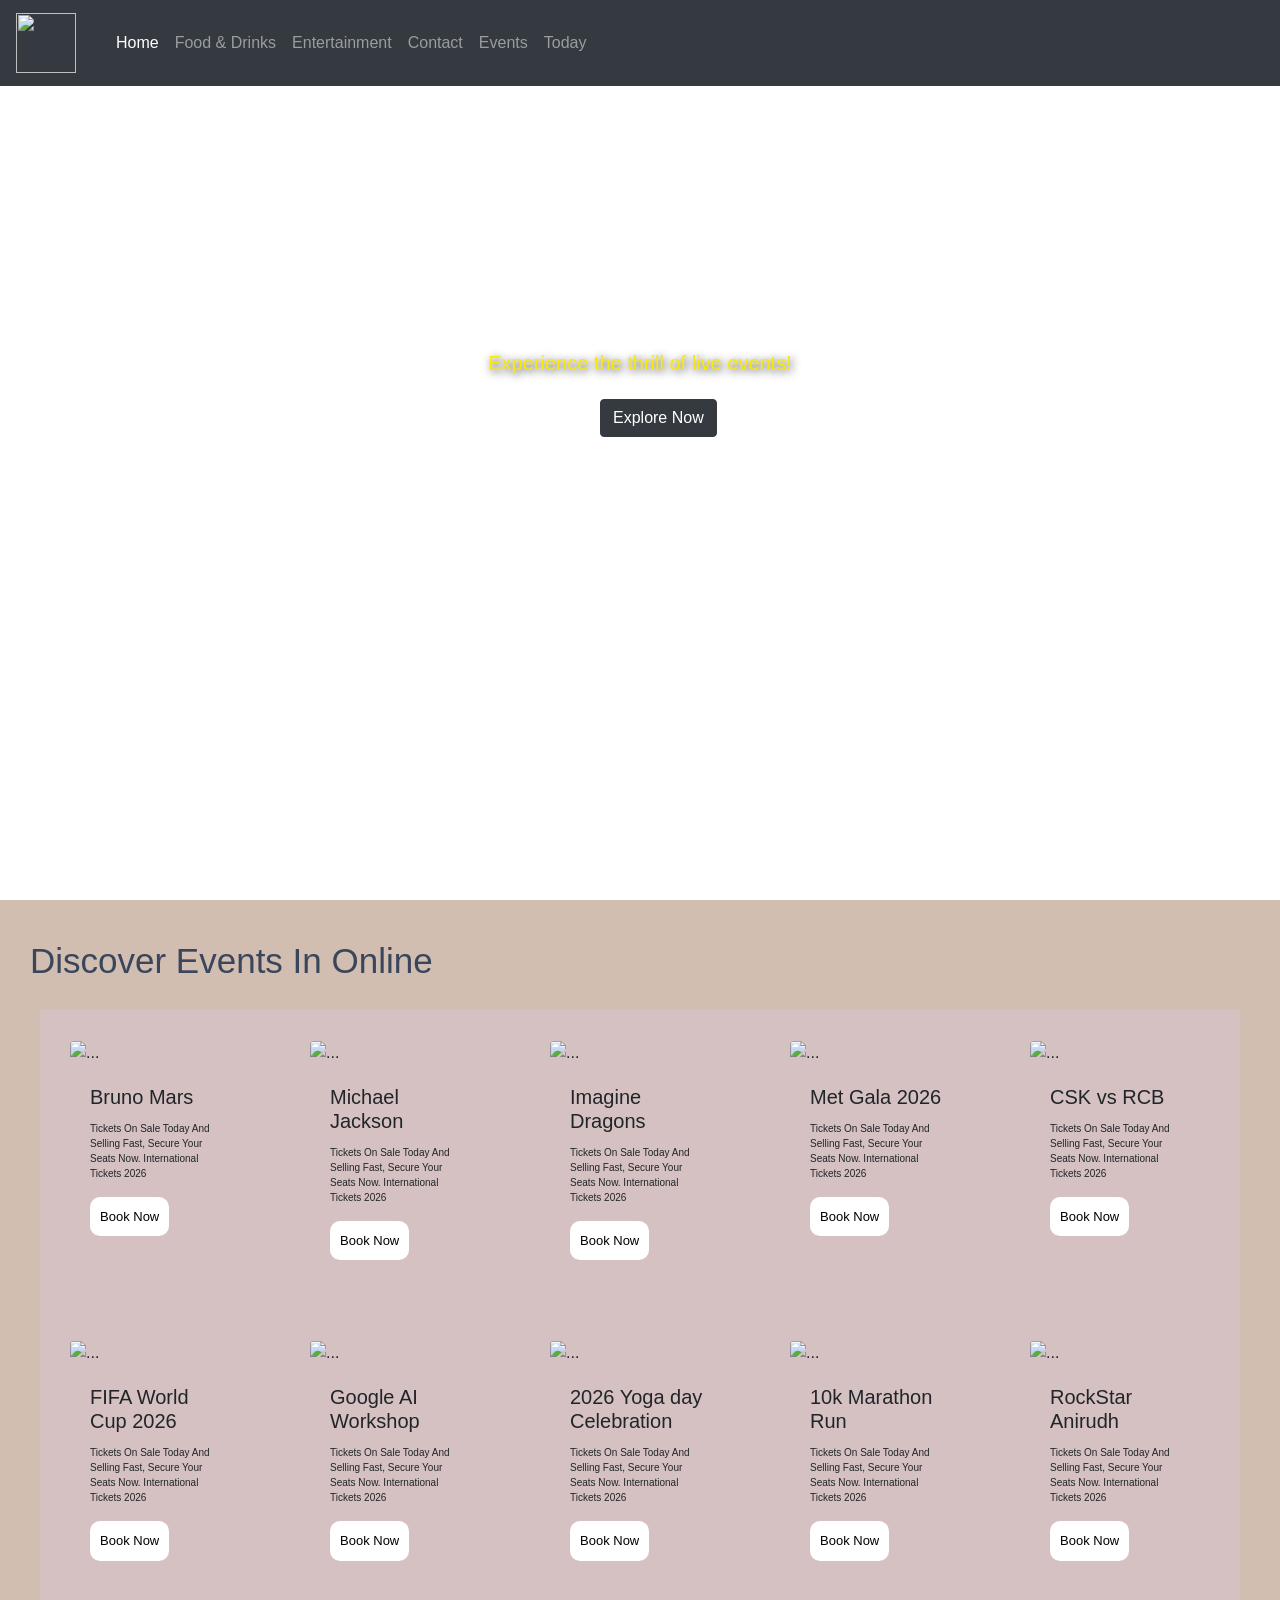
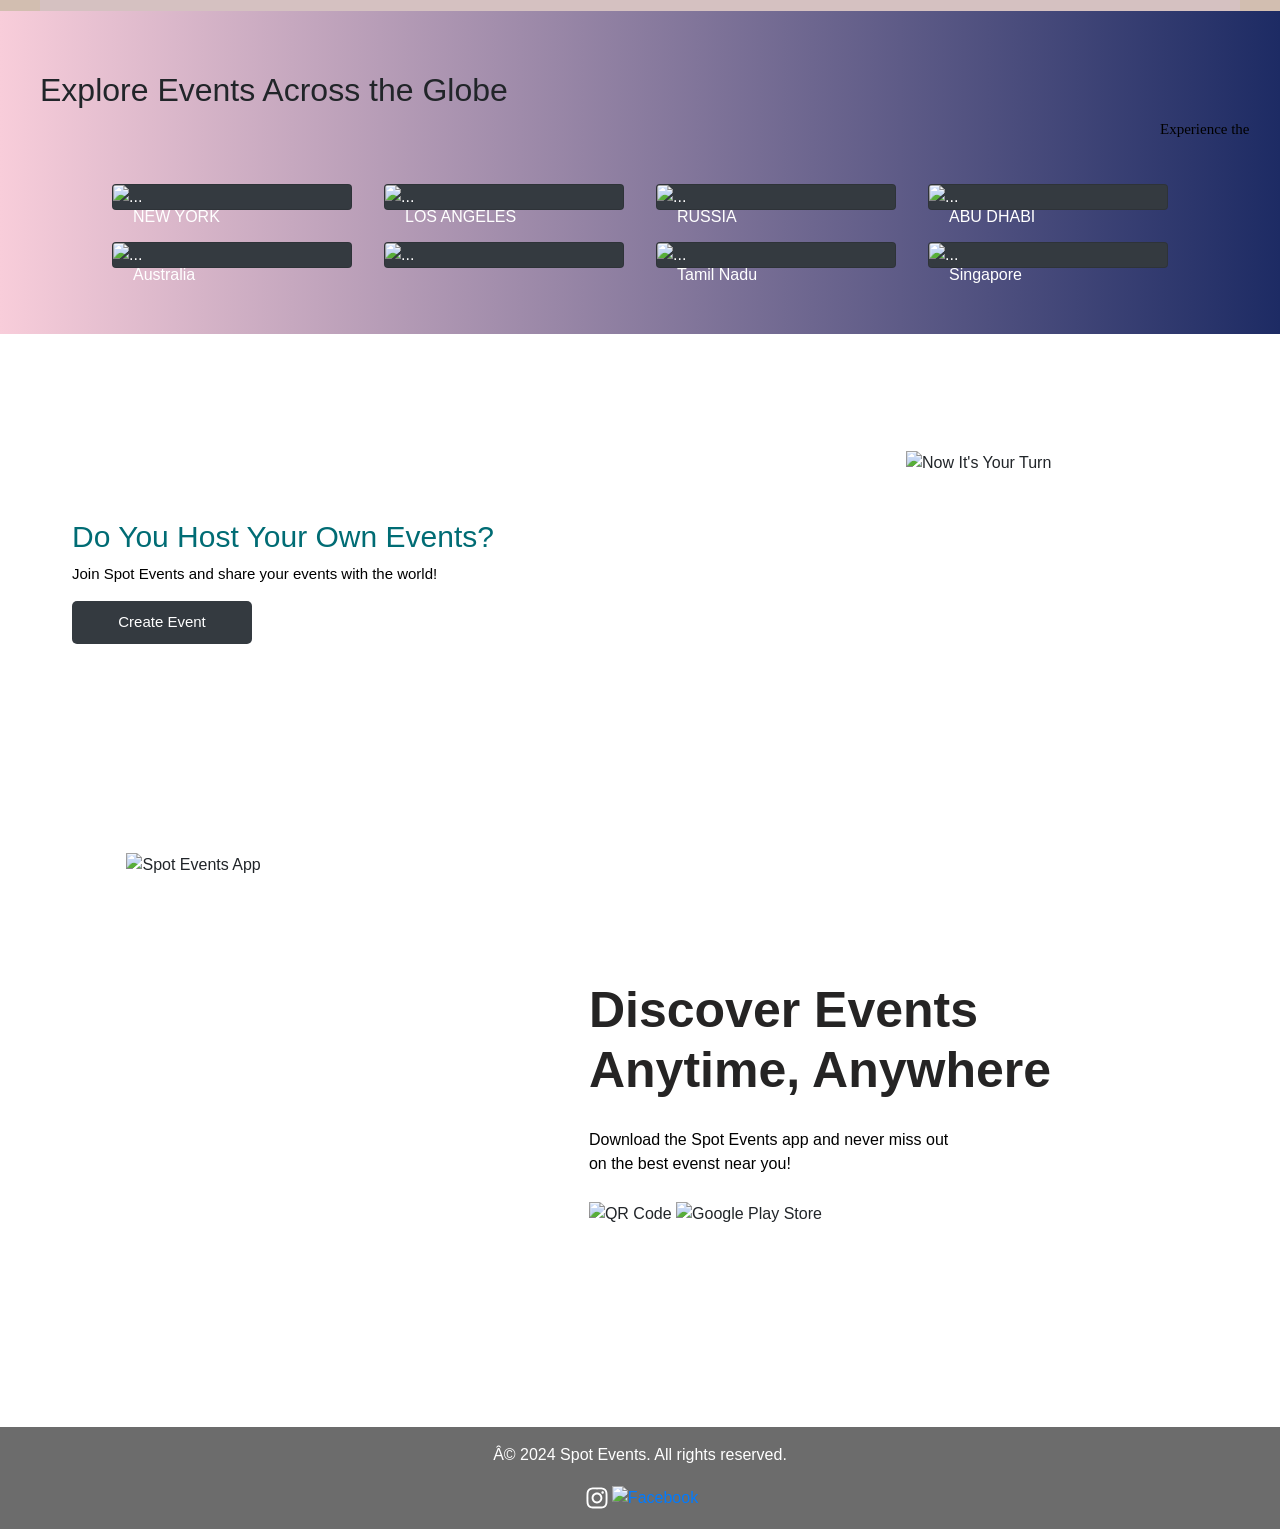
==== index.html @ 920c9e26 "rename file" ====
<!DOCTYPE html>
<html>
  <head>
    <link rel="stylesheet" href="static.css" />
    <link rel="stylesheet" href="https://stackpath.bootstrapcdn.com/bootstrap/4.5.2/css/bootstrap.min.css" integrity="sha384-JcKb8q3iqJ61gNV9KGb8thSsNjpSL0n8PARn9HuZOnIxN0hoP+VmmDGMN5t9UJ0Z" crossorigin="anonymous" />
    <script src="https://code.jquery.com/jquery-3.5.1.slim.min.js" integrity="sha384-DfXdz2htPH0lsSSs5nCTpuj/zy4C+OGpamoFVy38MVBnE+IbbVYUew+OrCXaRkfj" crossorigin="anonymous"></script>
    <script src="https://cdn.jsdelivr.net/npm/popper.js@1.16.1/dist/umd/popper.min.js" integrity="sha384-9/reFTGAW83EW2RDu2S0VKaIzap3H66lZH81PoYlFhbGU+6BZp6G7niu735Sk7lN" crossorigin="anonymous"></script>
    <script src="https://stackpath.bootstrapcdn.com/bootstrap/4.5.2/js/bootstrap.min.js" integrity="sha384-B4gt1jrGC7Jh4AgTPSdUtOBvfO8shuf57BaghqFfPlYxofvL8/KUEfYiJOMMV+rV" crossorigin="anonymous"></script>
  </head>
  <body>
<nav class="navbar navbar-expand-lg navbar-dark bg-dark p-0 m-0 fixed-top">
    <nav class="navbar navbar-dark bg-dark">
  <a class="navbar-brand" href="#">
    <img src="https://encrypted-tbn0.gstatic.com/images?q=tbn:ANd9GcSACjSZTMW9LL0bzuRRNfE0tedenvRjpoMMDw&s" width="60" height="60" class="image" >
    
  </a>
</nav>
 <nav class="navbar navbar-dark bg-dark  p-0 m-0">
  <div class="collapse navbar-collapse" id="navbarNav">
    <ul class="navbar-nav ">
      <li class="nav-item active">
        <a class="nav-link" href="#">Home <span class="sr-only">(current)</span></a>
      </li>
      <li class="nav-item">
        <a class="nav-link" href="#">Food & Drinks</a>
      </li>
      <li class="nav-item">
        <a class="nav-link" href="#">Entertainment</a>
      </li>
      <li class="nav-item">
        <a class="nav-link" href="#">Contact</a>
      </li>
       <li class="nav-item">
        <a class="nav-link" href="#">Events</a>
      </li>
       <li class="nav-item">
        <a class="nav-link" href="#">Today</a>
      </li>
    </ul>
    
  </div>
</nav>
</nav>
<div class="overlay" >
  <div>
    <h1 class="overlay-text">Live. Don't Just Exist.</h1>
    <p class="overlay-para">Experience the thrill of live events!</p>
 
  <button class="btn btn-dark">Explore Now</button>
 </div >
</div>
<div class="section">
  <h2 class="section-heading">Discover Events In Online</h2>
  <div class="d-flex flex-row flex-wrap justify-content-center">
    <div class="cards" style="width: 15rem;" >
  <img src="https://akamai.sscdn.co/uploadfile/letras/fotos/4/2/d/3/42d3bb83236ac003c3315484f5ce8d7b.jpg" class="card-img-top" alt="...">
  <div class="card-body">
    
    <h5 class="card-title">Bruno Mars</h5>
    <p class="card-text">Tickets On Sale Today And Selling Fast, Secure Your Seats Now. International Tickets 2026</p>
   <button class="button">Book Now</button>
  </div>
  
</div>
   <div class="cards" style="width: 15rem;">
  <img src="https://i1.sndcdn.com/artworks-000018908133-8ygc9e-t1080x1080.jpg" class="card-img-top" alt="...">
  <div class="card-body">
    
    <h5 class="card-title">Michael Jackson </h5>
    <p class="card-text">Tickets On Sale Today And Selling Fast, Secure Your Seats Now. International Tickets 2026</p>
   <button class="button">Book Now</button>
  </div>
   </div>
      <div class="cards" style="width: 15rem;">
  <img src="https://vignette.wikia.nocookie.net/imaginedragons/images/0/0b/Origins_car%C3%A1tula.jpg/revision/latest?cb=20200203125736" class="card-img-top" alt="...">
  <div class="card-body">
    
    <h5 class="card-title">Imagine Dragons</h5>
    <p class="card-text">Tickets On Sale Today And Selling Fast, Secure Your Seats Now. International Tickets 2026</p>
   <button class="button">Book Now</button>
  </div>
   </div>
      <div class="cards" style="width: 15rem;">
  <img src="https://fashionbombdaily.com/wp-content/uploads/sites/16/2025/12/2-Beyonce-Nicole-Kidman-Venus-Williams-and-Anna-Wintour-Named-Co-Chairs-of-the-2026-Met-Gala.jpg?w=1080" class="card-img-top" alt="...">
  <div class="card-body">
    
    <h5 class="card-title">Met Gala 2026</h5>
    <p class="card-text">Tickets On Sale Today And Selling Fast, Secure Your Seats Now. International Tickets 2026</p>
   <button class="button">Book Now</button>
  </div>
   </div>
      <div class="cards" style="width: 15rem;">
  <img src="https://crystalpng.com/wp-content/uploads/2025/09/ipl-logo.png" class="card-img-top" alt="...">
  <div class="card-body">
    
    <h5 class="card-title">CSK vs RCB</h5>
    <p class="card-text">Tickets On Sale Today And Selling Fast, Secure Your Seats Now. International Tickets 2026</p>
   <button class="button">Book Now</button>
  </div>
   </div>
</div>

 <div class="d-flex flex-row flex-wrap justify-content-center">
    <div class="cards" style="width: 15rem;" >
  <img src="https://wallpapercave.com/wp/wp15010596.webp" class="card-img-top" alt="...">
  <div class="card-body">
    
    <h5 class="card-title">FIFA World Cup 2026</h5>
    <p class="card-text">Tickets On Sale Today And Selling Fast, Secure Your Seats Now. International Tickets 2026</p>
   <button class="button">Book Now</button>
  </div>
  
</div>
   <div class="cards" style="width: 15rem;">
  <img src="https://chambermaster.blob.core.windows.net/images/events/3120/18687/EventSNPImage_BES%20icon%20October%202025.png" class="card-img-top" alt="...">
  <div class="card-body">
    
    <h5 class="card-title">Google AI Workshop </h5>
    <p class="card-text">Tickets On Sale Today And Selling Fast, Secure Your Seats Now. International Tickets 2026</p>
   <button class="button">Book Now</button>
  </div>
   </div>
      <div class="cards" style="width: 15rem;">
  <img src="https://static.vecteezy.com/system/resources/previews/001/200/650/original/international-yoga-day-poster-with-posing-silhouettes-vector.jpg" class="card-img-top" alt="...">
  <div class="card-body">
    
    <h5 class="card-title">2026 Yoga day Celebration </h5>
    <p class="card-text">Tickets On Sale Today And Selling Fast, Secure Your Seats Now. International Tickets 2026</p>
   <button class="button">Book Now</button>
  </div>
   </div>
      <div class="cards" style="width: 15rem;">
  <img src="https://nextfitlife.com/wp-content/uploads/2024/03/10k-Running-Tips-Maximize-Your-Performanc.jpg" class="card-img-top" alt="...">
  <div class="card-body">
    
    <h5 class="card-title">10k Marathon Run</h5>
    <p class="card-text">Tickets On Sale Today And Selling Fast, Secure Your Seats Now. International Tickets 2026</p>
   <button class="button">Book Now</button>
  </div>
   </div>
      <div class="cards" style="width: 15rem;">
  <img src="https://i.pinimg.com/originals/dd/c9/ab/ddc9ab7eb0f6ce83d3bf6f61e1ac09b2.jpg" class="card-img-top" alt="...">
  <div class="card-body">
    
    <h5 class="card-title">RockStar Anirudh </h5>
    <p class="card-text">Tickets On Sale Today And Selling Fast, Secure Your Seats Now. International Tickets 2026</p>
   <button class="button">Book Now</button>
  </div>
   </div>
</div>
</div>
</div>
<div class="section2">
  <h2 class="section-heading2">Explore Events Across the Globe</h2>
  <marquee behavior="scroll" direction="left" scrollamount="6">
  <div class="marquee">
    <span class="marquee-text" >
Experience the thrill of live events near you! | Discover concerts, sports, festivals, and unforgettable experiences around the world! | Find the hottest events in your city and across your state! | Book tickets instantly and secure your spot before they sell out! | Explore trending events, exclusive shows, and must-see performances! | Your next unforgettable event is just a click away! | Stay updated with the latest events happening around you! | From music concerts to cultural festivals, discover it all on Spot Events! | Don't miss the excitement — browse, book, and enjoy amazing events today! | Spot Events – Your gateway to live entertainment worldwide! </span>
  </div>
</marquee>
<div class="scrollpage">

    <div class="d-flex flex-row flex-wrap justify-content-center">
<div class="card bg-dark text-white m-3" style="width: 15rem;">
  <img src="http://wallpapercave.com/wp/U4EPTmK.jpg" class="card-img" alt="...">
  <div class="card-img-overlay">
    <p class="card-text2">NEW YORK</p>
  </div>
</div>
<div class="card bg-dark text-white m-3 " style="width: 15rem;">
  <img src="https://static.independent.co.uk/2024/09/26/15/iStock-1463288473-1.jpg" class="card-img" alt="...">
  <div class="card-img-overlay">
    <p class="card-text2">LOS ANGELES</p>
  </div>
</div>
<div class="card bg-dark text-white m-3" style="width: 15rem;">
  <img src="http://wallpapercave.com/wp/wp1826172.jpg" class="card-img" alt="...">
  <div class="card-img-overlay">
    <p class="card-text2">RUSSIA</p>
  </div>
</div>
<div class="card bg-dark text-white m-3" style="width: 15rem;">
  <img src="https://thumbs.dreamstime.com/b/abu-dhabi-uae-march-view-corniche-road-abu-dha-abu-dhabi-uae-march-view-corniche-road-abu-dhabi-188459444.jpg" class="card-img" alt="...">
  <div class="card-img-overlay">
    <p class="card-text2">ABU DHABI</p>
    </div>
  </div>
  <div class="card bg-dark text-white m-3" style="width: 15rem;">
  <img src="https://i.pinimg.com/originals/0b/54/57/0b5457a50f154d3490e7338ea4c0dcac.jpg" class="card-img" alt="...">
  <div class="card-img-overlay">
    <p class="card-text2">Australia</p>
    </div>
  </div>
    <div class="card bg-dark text-white m-3" style="width: 15rem;">
  <img src="https://thelucknowtribune.org/wp-content/uploads/2024/07/l32220211210173103.webp" class="card-img" alt="...">
  </div>
    <div class="card bg-dark text-white m-3" style="width: 15rem;">
  <img src="https://deih43ym53wif.cloudfront.net/meenakshi-temple-madurai-tamil-nadu-india-shutterstock_190831037_3e7b04fcc5.jpeg" class="card-img" alt="...">
  <div class="card-img-overlay">
    <p class="card-text2">Tamil Nadu</p>
    </div>
  </div>
    <div class="card bg-dark text-white m-3" style="width: 15rem;">
  <img src="https://baguiocityguide.com/wp-content/uploads/2023/03/Visit-Singapore-1600x900.jpg" class="card-img" alt="...">
  <div class="card-img-overlay">
    <p class="card-text2">Singapore</p>
    
  </div>
</div>
</div>
</div>
</div>
<div class="section3  d-flex flex-row  justify-content-between p-4 align-items-center">
  <div class= "ml-5  flex-grow-1"> 
  <h2 class="section-heading3  flex-grow-3"">Do You Host Your Own Events?</h2>
  <p class="section-para3">Join Spot Events and share your events with the world!</p>
  <button class="button2 btn-dark ">Create Event</button></div>
  <img src="images/now-its-your-turn.png" alt="Now It's Your Turn" class="image2">
</div>
<div class="spot-events-app d-flex flex-row  justify-content-between p-4 " >
  <div class="d-flex flex-row justify-content-center flex-grow-1"><img src="images/app-mockup.png" alt="Spot Events App" class="mockup-image"></div>
  <div class="app-text d-flex flex-column justify-content-center flex-grow-1">
    <h2 class="app-heading" >Discover Events <br/> Anytime, Anywhere</h2>
    <p class="app-para">Download the Spot Events app and never miss out <br>on the best evenst near you!</p> 
    <div>
      <img src="images/qrimg.png" alt="QR Code" class="qr-img"height="150px" width="150px">
      <img src="images/playstore.png" alt="Google Play Store" class="playstore-img" height="150px" width="250px">
    </div>
  </div>
</div>
<div class="footer d-flex flex-column justify-content-center align-items-center p-3 ">
  <div class="d-flex flex-row align-items-center justify-content-center">
   
    <p class="footer-text">© 2024 Spot Events. All rights reserved.</p>
  </div>
  <div class="social-icons d-flex flex-row align-items-center justify-content-center ">
    <svg xmlns="http://www.w3.org/2000/svg" viewBox="0 0 640 640" width="30" height="30" fill="currentColor" >
      <path d="M320.3 205C256.8 204.8 205.2 256.2 205 319.7C204.8 383.2 256.2 434.8 319.7 435C383.2 435.2 434.8 383.8 435 320.3C435.2 256.8 383.8 205.2 320.3 205zM319.7 245.4C360.9 245.2 394.4 278.5 394.6 319.7C394.8 360.9 361.5 394.4 320.3 394.6C279.1 394.8 245.6 361.5 245.4 320.3C245.2 279.1 278.5 245.6 319.7 245.4zM413.1 200.3C413.1 185.5 425.1 173.5 439.9 173.5C454.7 173.5 466.7 185.5 466.7 200.3C466.7 215.1 454.7 227.1 439.9 227.1C425.1 227.1 413.1 215.1 413.1 200.3zM542.8 227.5C541.1 191.6 532.9 159.8 506.6 133.6C480.4 107.4 448.6 99.2 412.7 97.4C375.7 95.3 264.8 95.3 227.8 97.4C192 99.1 160.2 107.3 133.9 133.5C107.6 159.7 99.5 191.5 97.7 227.4C95.6 264.4 95.6 375.3 97.7 412.3C99.4 448.2 107.6 480 133.9 506.2C160.2 532.4 191.9 540.6 227.8 542.4C264.8 544.5 375.7 544.5 412.7 542.4C448.6 540.7 480.4 532.5 506.6 506.2C532.8 480 541 448.2 542.8 412.3C544.9 375.3 544.9 264.5 542.8 227.5zM495 452C487.2 471.6 472.1 486.7 452.4 494.6C422.9 506.3 352.9 503.6 320.3 503.6C287.7 503.6 217.6 506.2 188.2 494.6C168.6 486.8 153.5 471.7 145.6 452C133.9 422.5 136.6 352.5 136.6 319.9C136.6 287.3 134 217.2 145.6 187.8C153.4 168.2 168.5 153.1 188.2 145.2C217.7 133.5 287.7 136.2 320.3 136.2C352.9 136.2 423 133.6 452.4 145.2C472 153 487.1 168.1 495 187.8C506.7 217.3 504 287.3 504 319.9C504 352.5 506.7 422.6 495 452z"/>
    </svg>
    <a href="#"><img src="https://cdn-icons-png.flaticon.com/512/733/733547.png" alt="Facebook" class="social-icon"height="20px" width="20px" ml-1></a>
  </div>
</div>
</body>
</html>
---- static.css ----
.overlay{
    background-image: url('https://event.com.sg/wp-content/uploads/Product-Launch.webp');
    background-size: cover;
     
    height: 100vh;
}
.overlay-text{
    color: white;
    font-size: 50px;
    font-family: 'Arial', sans-serif;
    text-align: center;
    position: relative;
    top: 290px;

}
.overlay-para{
  color: rgb(250, 233, 0);
text-shadow: 2px 2px 8px rgba(0,0,0,0.8);
    font-size: 20px;
    font-family: 'Arial', sans-serif;
    text-align: center;
    position: relative;
    top: 280px;

}
.btn{
    position: relative;
    top: 285px;
    left: 600px;
    border: none;
    transition: 0.3s;
}
.btn:hover{
    background-color: rgb(0, 0, 0);
   transform: scale(1.1);
    color: rgb(255, 255, 255);
}
.section-heading{
   color:#3a465c;  
  font-size: 35px;
  padding-top: 40px;
  padding-left: 30px;
  padding-bottom: 20px;
font-family: 'Arial', sans-serif;
}
.cards{
    justify-content: space-around;
    padding: 30px ;
    background-color: rgb(213, 193, 193);  
    
}
.card-text{
    font-size: 10px;
    font-family: Arial, Helvetica, sans-serif;
}
.button{
    background-color: rgb(255, 255, 255);
    border: none;
    padding: 10px;
    color: rgb(0, 0, 0);
    text-align: center;
    font-size: 13px;
    cursor: pointer;
    transition: 0.3s;
    border-radius: 10px;

}
.button:hover{
    background-color: rgb(0, 0, 0);
    border-radius: 5px;
   transform: scale(1.1);
    color: rgb(255, 255, 255);
}
.section {
    background-color:#d2beb0;

}
.card-img{
    
   height: 100%;
 
    background-size: cover;
}
.section-heading2{
    padding-top: 30px;
    padding-left: 10px;
}
.scrollpage{
 padding-bottom: 25px;
    padding: 20px;
}   
.marquee-text{
    font-size: 15px;
    font-family: initial;
 padding: 10px;
    color: rgb(0, 0, 0);
}
.section2{
   background: linear-gradient(to right, #f8cdda, #1d2b64);
   padding: 30px;
}
.section3{
    background-image: url('https://slidebazaar.com/wp-content/uploads/2024/08/Free-Professional-Background-PPT-Template.jpg');
    background-size: cover;
    height: 55vh;
}
.section-heading3{
    color: rgb(0, 108, 116);
    font-size: 30px;
    font-family: 'Arial', sans-serif;
}
.section-para3{
    color: rgb(0, 0, 0);
    font-size: 15px;
    font-family: 'Arial', sans-serif;  
}
.button2{
    background-color: rgb(16, 69, 139);
    color: rgb(0, 0, 0);
    border: none;
    padding: 10px;
    font-size: 15px;
    cursor: pointer;
    transition: 0.3s;
    border-radius: 5px;
  width: 180px;   
   
}
.button2:hover{
    background-color: rgb(0, 0, 0);
    border-radius: 5px;
   transform: scale(1.1);
    color: rgb(255, 255, 255);
}
.image2{
    height: 260px;
    width: 350px;
   
}
.mockup-image{
    height: 500px;
    width: 360px;
    
  
}
.app-heading{
    color: rgb(37, 36, 36);
    font-size: 50px;
   
    font-weight: bold;
    font-family: 'Arial', sans-serif;
}

.app-para{
    color: rgb(0, 0, 0);
    font-size: 16px;
    font-family: inherit;
    padding-top: 20px;
    padding-bottom: 10px;
}
.footer{
  background: rgb(108, 108, 108);
  color: white;
  text-align: center;
  padding: 30px;
  margin-top: 50px;
}
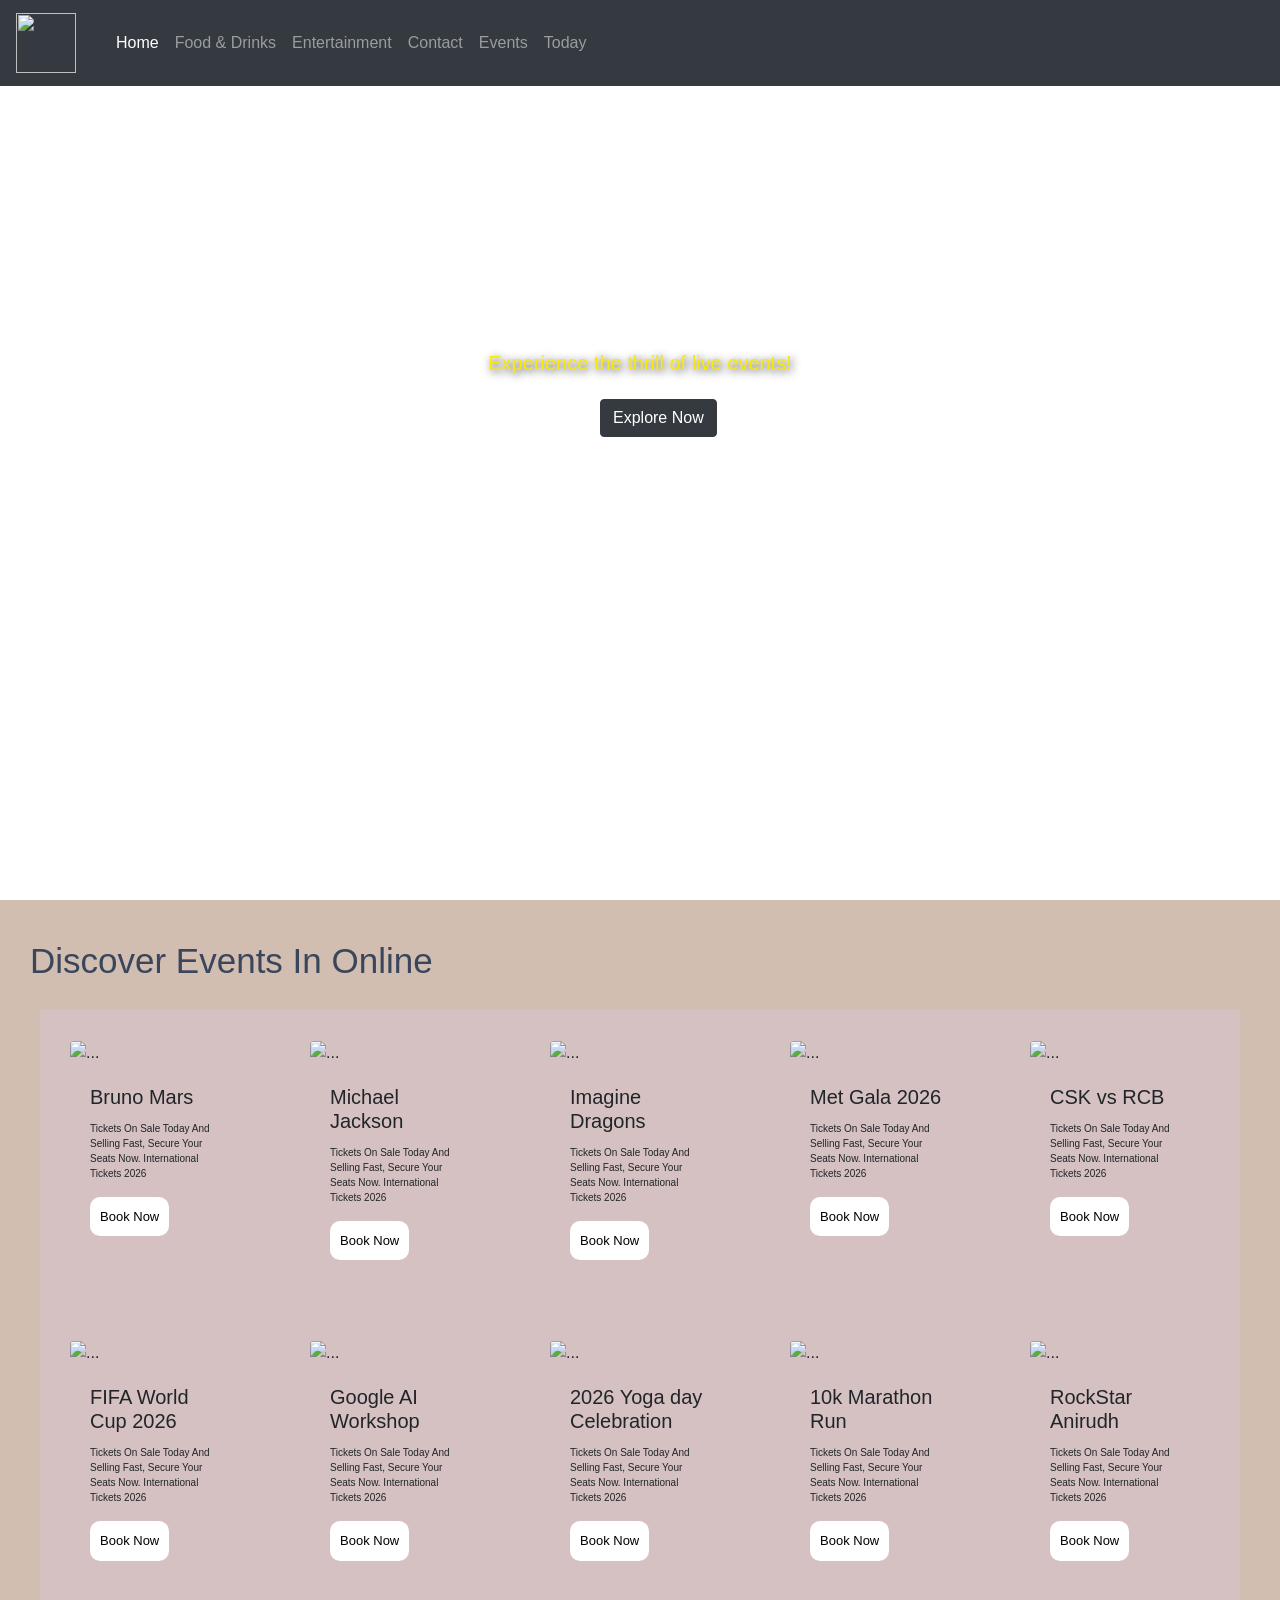
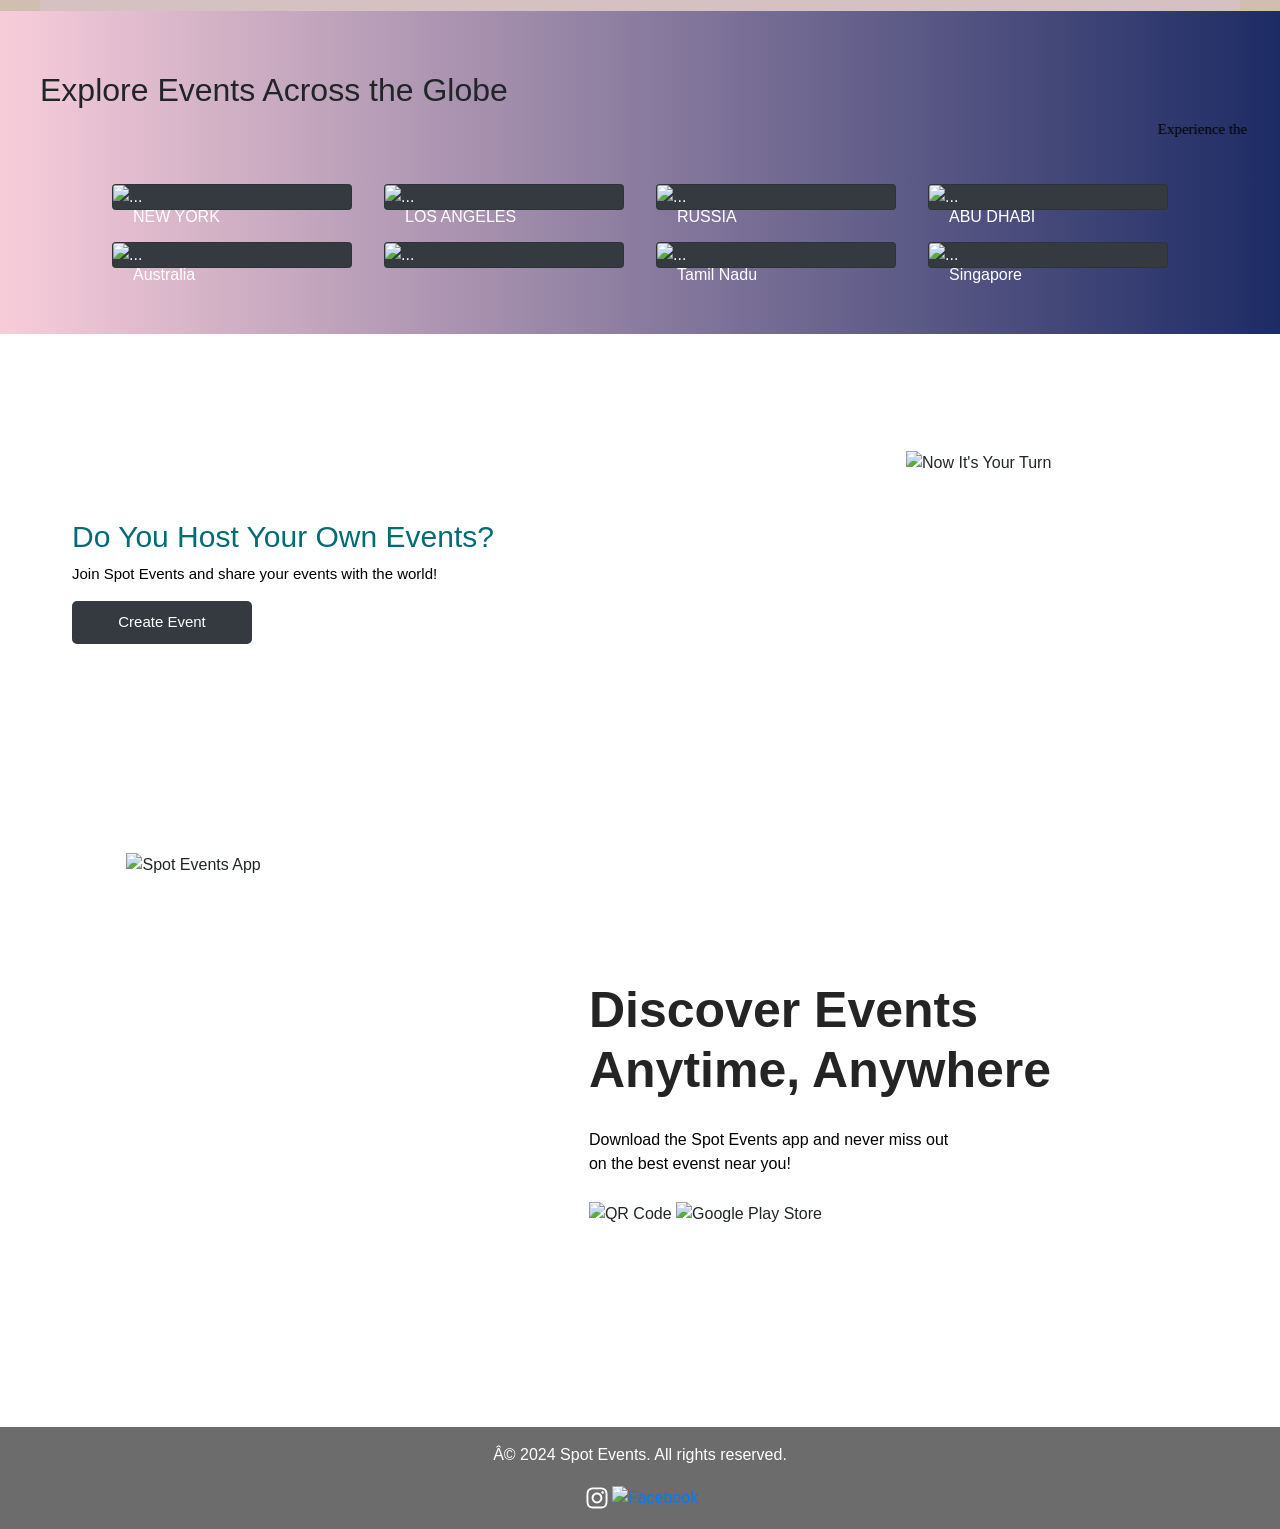
==== commit f40b01cb: "changed-image" ====
--- a/index.html
+++ b/index.html
@@ -215,16 +215,16 @@
   <h2 class="section-heading3  flex-grow-3"">Do You Host Your Own Events?</h2>
   <p class="section-para3">Join Spot Events and share your events with the world!</p>
   <button class="button2 btn-dark ">Create Event</button></div>
-  <img src="images/now-its-your-turn.png" alt="Now It's Your Turn" class="image2">
+  <img src="https://cdn.corenexis.com/files/c/2496523720.png" alt="Now It's Your Turn" class="image2">
 </div>
 <div class="spot-events-app d-flex flex-row  justify-content-between p-4 " >
-  <div class="d-flex flex-row justify-content-center flex-grow-1"><img src="images/app-mockup.png" alt="Spot Events App" class="mockup-image"></div>
+  <div class="d-flex flex-row justify-content-center flex-grow-1"><img src="https://cdn.corenexis.com/files/c/9641245720.png" alt="Spot Events App" class="mockup-image"></div>
   <div class="app-text d-flex flex-column justify-content-center flex-grow-1">
     <h2 class="app-heading" >Discover Events <br/> Anytime, Anywhere</h2>
     <p class="app-para">Download the Spot Events app and never miss out <br>on the best evenst near you!</p> 
     <div>
-      <img src="images/qrimg.png" alt="QR Code" class="qr-img"height="150px" width="150px">
-      <img src="images/playstore.png" alt="Google Play Store" class="playstore-img" height="150px" width="250px">
+      <img src="https://cdn.corenexis.com/files/c/9595737720.png" alt="QR Code" class="qr-img"height="150px" width="150px">
+      <img src="https://cdn.corenexis.com/files/c/2913712720.png" alt="Google Play Store" class="playstore-img" height="150px" width="250px">
     </div>
   </div>
 </div>
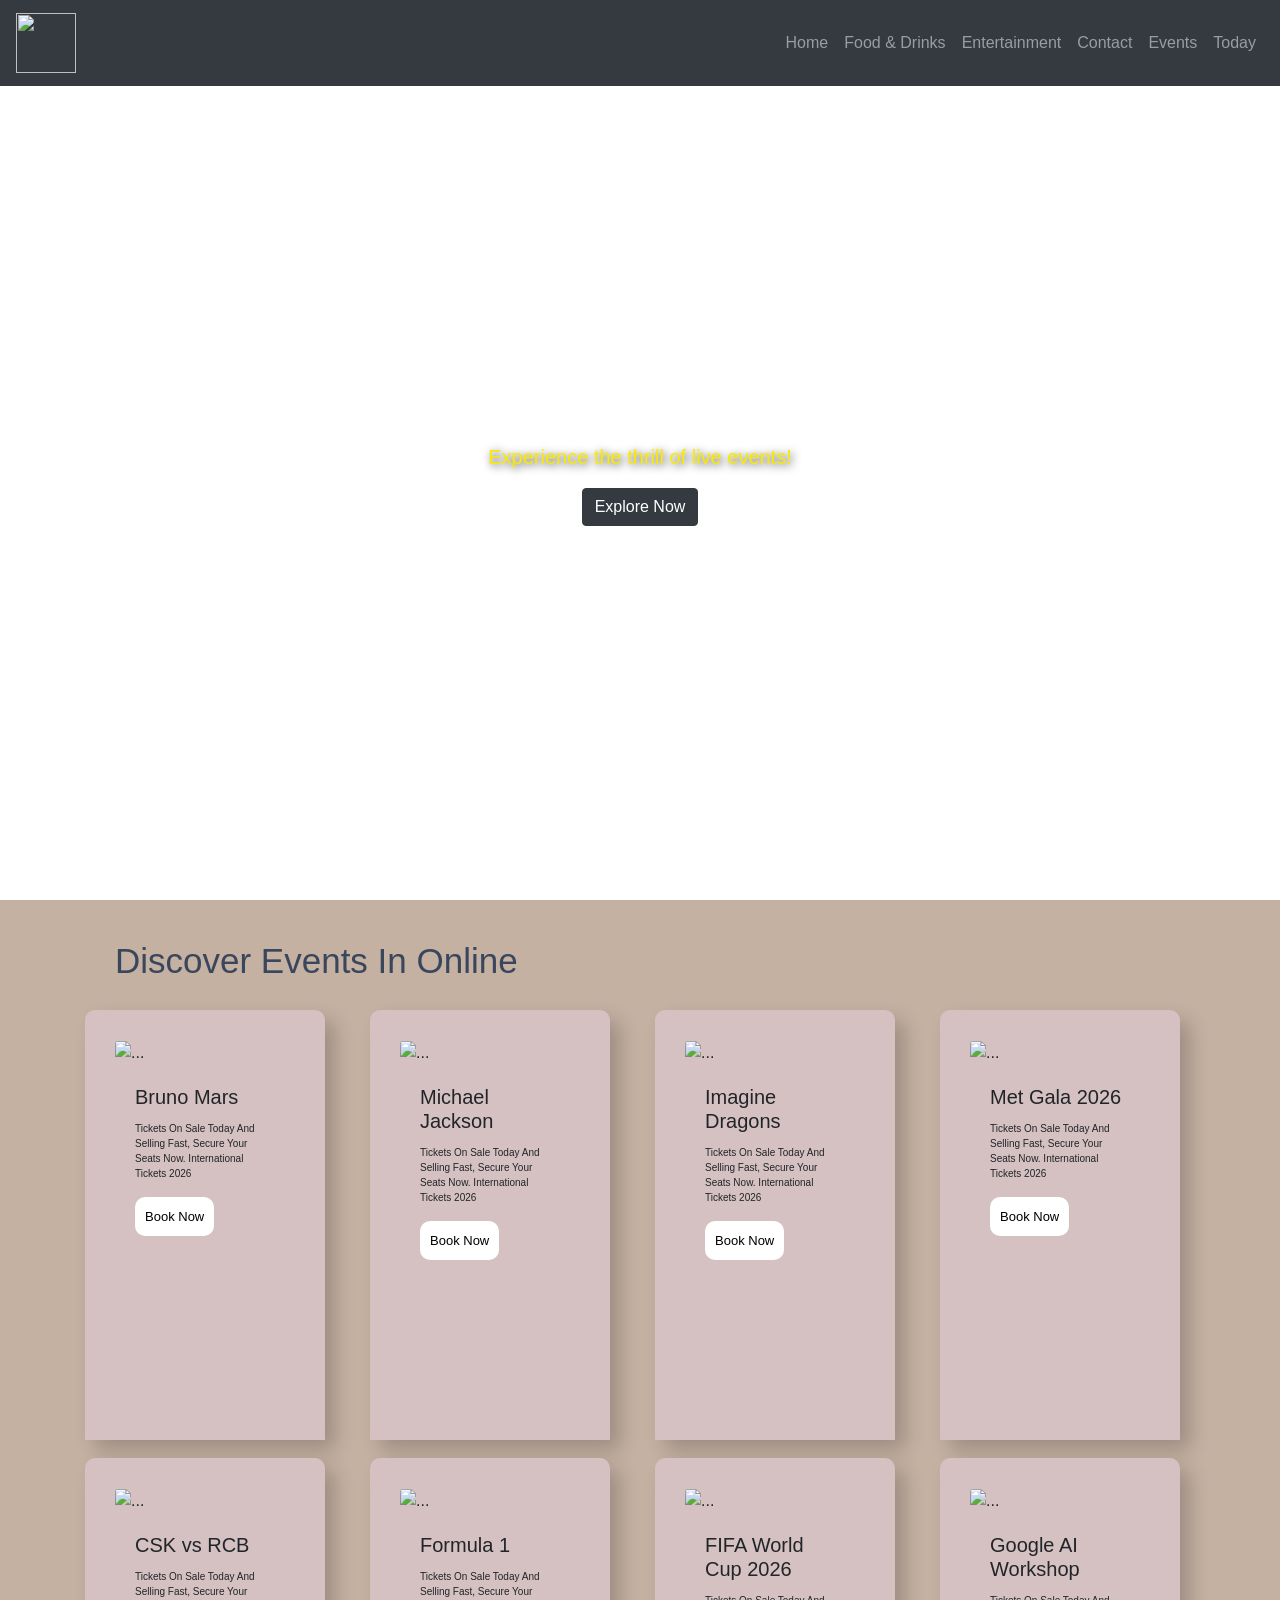
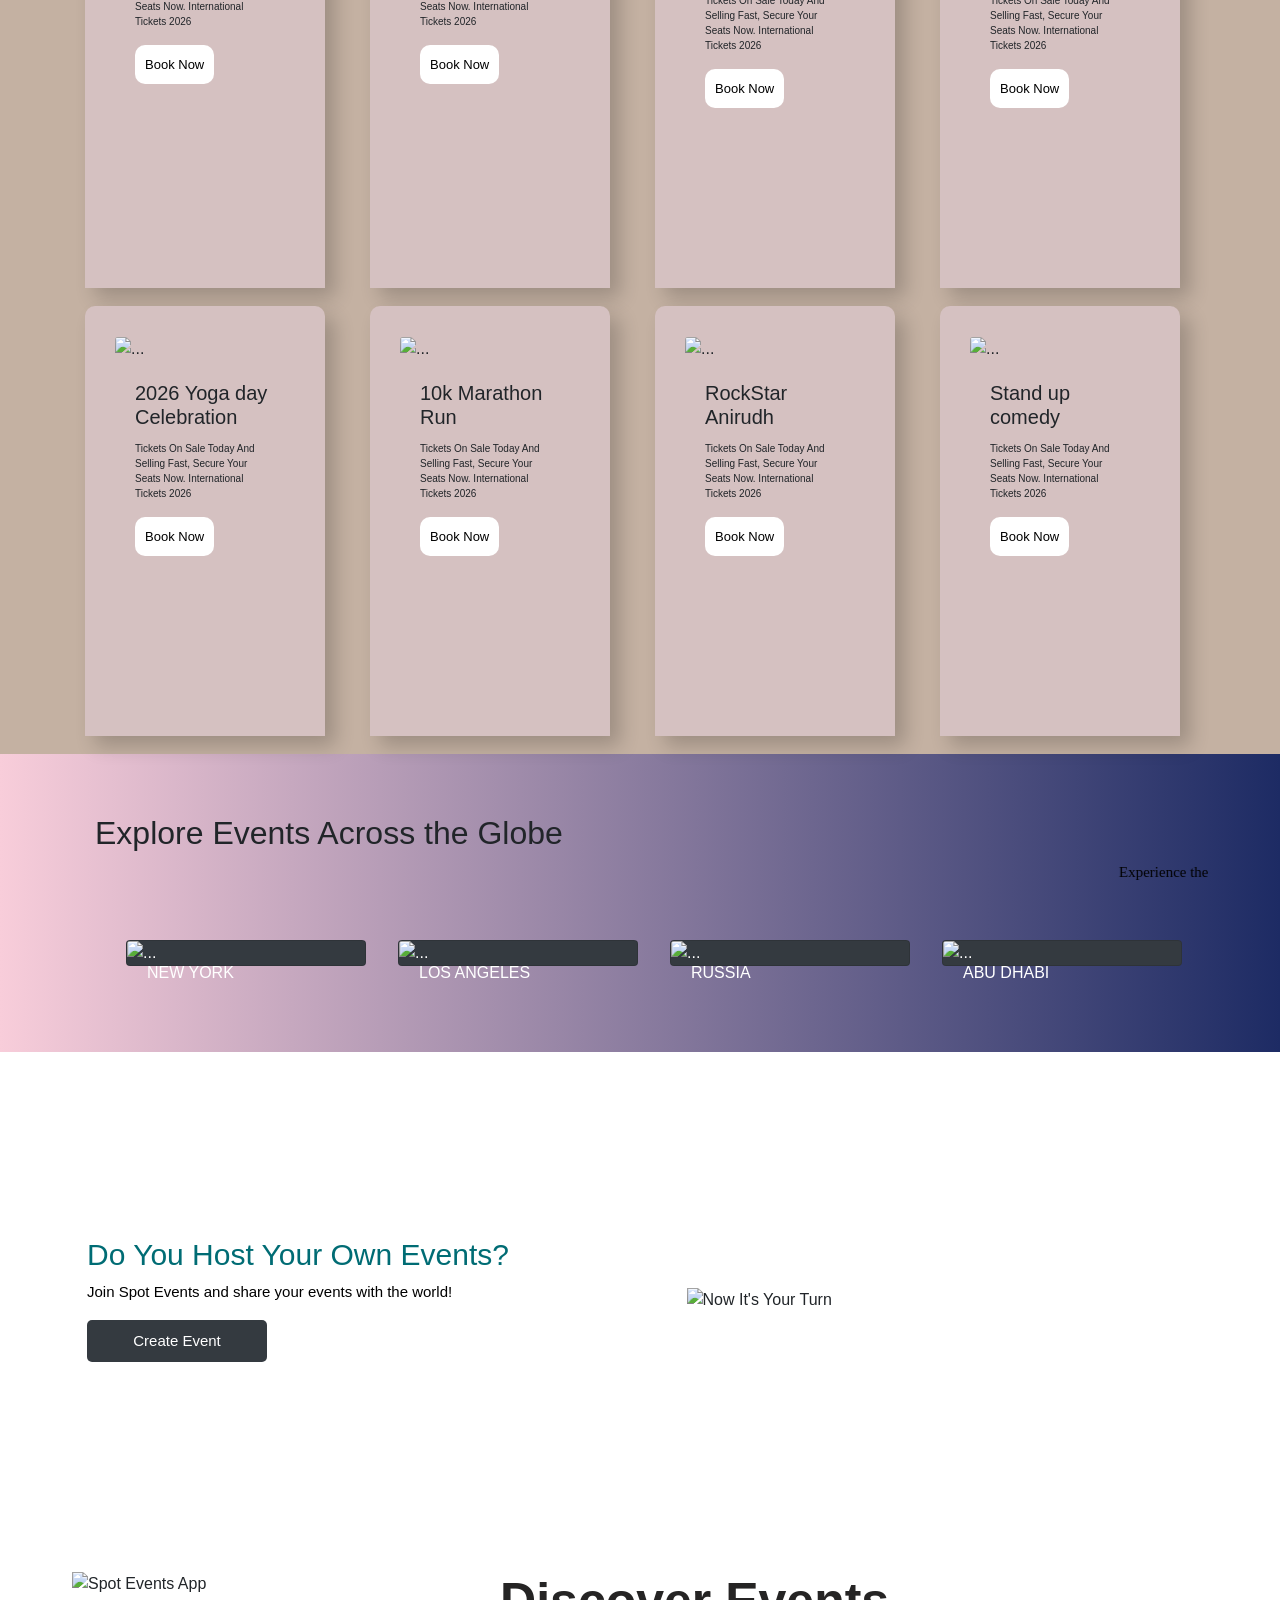
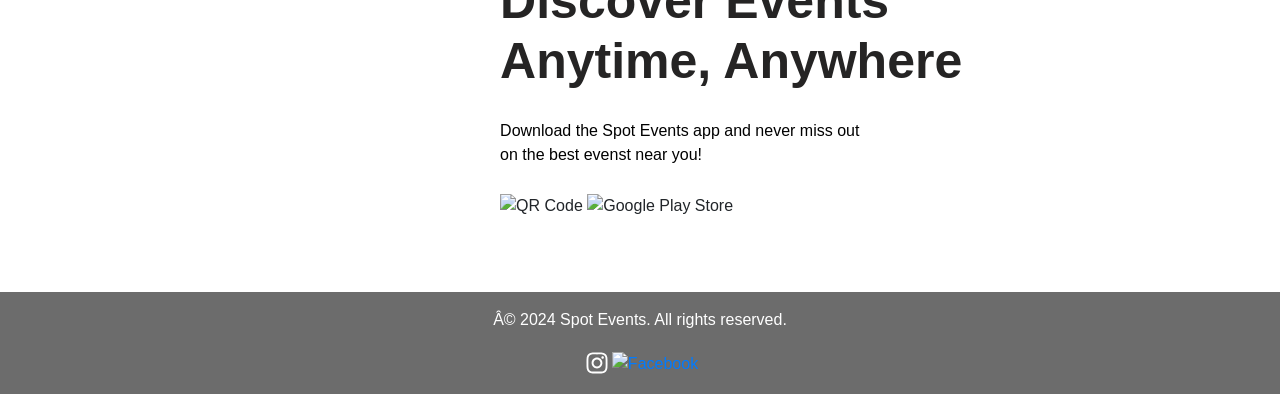
==== commit fb1828ed: "update code" ====
--- a/index.html
+++ b/index.html
@@ -1,5 +1,6 @@
 <!DOCTYPE html>
 <html>
+
   <head>
     <link rel="stylesheet" href="static.css" />
     <link rel="stylesheet" href="https://stackpath.bootstrapcdn.com/bootstrap/4.5.2/css/bootstrap.min.css" integrity="sha384-JcKb8q3iqJ61gNV9KGb8thSsNjpSL0n8PARn9HuZOnIxN0hoP+VmmDGMN5t9UJ0Z" crossorigin="anonymous" />
@@ -8,60 +9,50 @@
     <script src="https://stackpath.bootstrapcdn.com/bootstrap/4.5.2/js/bootstrap.min.js" integrity="sha384-B4gt1jrGC7Jh4AgTPSdUtOBvfO8shuf57BaghqFfPlYxofvL8/KUEfYiJOMMV+rV" crossorigin="anonymous"></script>
   </head>
   <body>
-<nav class="navbar navbar-expand-lg navbar-dark bg-dark p-0 m-0 fixed-top">
-    <nav class="navbar navbar-dark bg-dark">
-  <a class="navbar-brand" href="#">
-    <img src="https://encrypted-tbn0.gstatic.com/images?q=tbn:ANd9GcSACjSZTMW9LL0bzuRRNfE0tedenvRjpoMMDw&s" width="60" height="60" class="image" >
-    
-  </a>
-</nav>
- <nav class="navbar navbar-dark bg-dark  p-0 m-0">
-  <div class="collapse navbar-collapse" id="navbarNav">
-    <ul class="navbar-nav ">
-      <li class="nav-item active">
-        <a class="nav-link" href="#">Home <span class="sr-only">(current)</span></a>
-      </li>
-      <li class="nav-item">
-        <a class="nav-link" href="#">Food & Drinks</a>
-      </li>
-      <li class="nav-item">
-        <a class="nav-link" href="#">Entertainment</a>
-      </li>
-      <li class="nav-item">
-        <a class="nav-link" href="#">Contact</a>
-      </li>
-       <li class="nav-item">
-        <a class="nav-link" href="#">Events</a>
-      </li>
-       <li class="nav-item">
-        <a class="nav-link" href="#">Today</a>
-      </li>
-    </ul>
-    
-  </div>
-</nav>
-</nav>
-<div class="overlay" >
-  <div>
-    <h1 class="overlay-text">Live. Don't Just Exist.</h1>
-    <p class="overlay-para">Experience the thrill of live events!</p>
- 
-  <button class="btn btn-dark">Explore Now</button>
- </div >
-</div>
-<div class="section">
-  <h2 class="section-heading">Discover Events In Online</h2>
-  <div class="d-flex flex-row flex-wrap justify-content-center">
-    <div class="cards" style="width: 15rem;" >
-  <img src="https://akamai.sscdn.co/uploadfile/letras/fotos/4/2/d/3/42d3bb83236ac003c3315484f5ce8d7b.jpg" class="card-img-top" alt="...">
-  <div class="card-body">
-    
-    <h5 class="card-title">Bruno Mars</h5>
-    <p class="card-text">Tickets On Sale Today And Selling Fast, Secure Your Seats Now. International Tickets 2026</p>
-   <button class="button">Book Now</button>
-  </div>
-  
-</div>
+    <nav class="navbar navbar-expand-lg navbar-dark bg-dark fixed-top">
+      <a class="navbar-brand" href="#">
+ <img src="https://encrypted-tbn0.gstatic.com/images?q=tbn:ANd9GcSACjSZTMW9LL0bzuRRNfE0tedenvRjpoMMDw&s" width="60" height="60" class="image">
+ </a>
+      <button class="navbar-toggler" type="button" data-toggle="collapse" data-target="#navbarNavAltMarkup" aria-controls="navbarNavAltMarkup" aria-expanded="false" aria-label="Toggle navigation">
+      <span class="navbar-toggler-icon"></span>
+      </button>
+      <div class="collapse navbar-collapse" id="navbarNavAltMarkup">
+        <div class="navbar-nav ml-auto">
+             <a class="nav-link" href="#">Home</a>
+            <a class="nav-link" href="#">Food & Drinks</a>
+            <a class="nav-link" href="#">Entertainment</a>
+            <a class="nav-link" href="#">Contact</a>
+            <a class="nav-link" href="#">Events</a>
+            <a class="nav-link" href="#">Today</a>
+        </div>
+      </div>
+    </nav>
+  <div class="Banner-section">
+    <div class="overlay-content">
+     <h1 class="overlay-text">Live. Don't Just Exist.</h1>
+     <p class="overlay-para">Experience the thrill of live events!</p> 
+     <button class="explore-btn btn btn-dark">Explore Now</button>
+</div>
+</div>
+<div class="online-events-section">
+   <div class="container">
+     <div class="row">
+      <div class="col-12"> 
+         <h2 class="section-heading">Discover Events In Online</h2>
+        </div>
+         
+          <div class="d-flex flex-row flex-wrap justify-content-center">
+           <div class="col-sm-12 col-md-6 col-lg-3"> 
+          <div class="cards" style="width: 15rem;">
+          <img src="https://akamai.sscdn.co/uploadfile/letras/fotos/4/2/d/3/42d3bb83236ac003c3315484f5ce8d7b.jpg" class="card-img-top" alt="..."> 
+            <div class="card-body">
+           <h5 class="card-title">Bruno Mars</h5>
+           <p class="card-text">Tickets On Sale Today And Selling Fast, Secure Your Seats Now. International Tickets 2026</p>
+            <button class="button">Book Now</button>
+         </div> 
+       </div>
+       </div>
+       <div class="col-sm-12 col-md-6 col-lg-3"> 
    <div class="cards" style="width: 15rem;">
   <img src="https://i1.sndcdn.com/artworks-000018908133-8ygc9e-t1080x1080.jpg" class="card-img-top" alt="...">
   <div class="card-body">
@@ -71,7 +62,9 @@
    <button class="button">Book Now</button>
   </div>
    </div>
-      <div class="cards" style="width: 15rem;">
+   </div>
+    <div class="col-sm-12 col-md-6 col-lg-3"> 
+        <div class="cards" style="width: 15rem;">
   <img src="https://vignette.wikia.nocookie.net/imaginedragons/images/0/0b/Origins_car%C3%A1tula.jpg/revision/latest?cb=20200203125736" class="card-img-top" alt="...">
   <div class="card-body">
     
@@ -80,6 +73,8 @@
    <button class="button">Book Now</button>
   </div>
    </div>
+  </div>
+    <div class="col-sm-12 col-md-6 col-lg-3">
       <div class="cards" style="width: 15rem;">
   <img src="https://fashionbombdaily.com/wp-content/uploads/sites/16/2025/12/2-Beyonce-Nicole-Kidman-Venus-Williams-and-Anna-Wintour-Named-Co-Chairs-of-the-2026-Met-Gala.jpg?w=1080" class="card-img-top" alt="...">
   <div class="card-body">
@@ -89,6 +84,8 @@
    <button class="button">Book Now</button>
   </div>
    </div>
+  </div>
+  <div class="col-sm-12 col-md-6 col-lg-3">
       <div class="cards" style="width: 15rem;">
   <img src="https://crystalpng.com/wp-content/uploads/2025/09/ipl-logo.png" class="card-img-top" alt="...">
   <div class="card-body">
@@ -97,10 +94,21 @@
     <p class="card-text">Tickets On Sale Today And Selling Fast, Secure Your Seats Now. International Tickets 2026</p>
    <button class="button">Book Now</button>
   </div>
-   </div>
+  </div>
+</div>
+    <div class="col-sm-12 col-md-6 col-lg-3">
+      <div class="cards" style="width: 15rem;">
+  <img src="https://imgcdn.stablediffusionweb.com/2024/9/16/66b96b88-a594-4ccc-b127-deadcd787ef1.jpg" class="card-img-top" alt="...">
+  <div class="card-body">
+    
+    <h5 class="card-title">Formula 1</h5>
+    <p class="card-text">Tickets On Sale Today And Selling Fast, Secure Your Seats Now. International Tickets 2026</p>
+   <button class="button">Book Now</button>
+  </div>
+  </div>
 </div>
 
- <div class="d-flex flex-row flex-wrap justify-content-center">
+   <div class="col-sm-12 col-md-6 col-lg-3">
     <div class="cards" style="width: 15rem;" >
   <img src="https://wallpapercave.com/wp/wp15010596.webp" class="card-img-top" alt="...">
   <div class="card-body">
@@ -109,8 +117,9 @@
     <p class="card-text">Tickets On Sale Today And Selling Fast, Secure Your Seats Now. International Tickets 2026</p>
    <button class="button">Book Now</button>
   </div>
-  
-</div>
+  </div>
+</div>
+ <div class="col-sm-12 col-md-6 col-lg-3">
    <div class="cards" style="width: 15rem;">
   <img src="https://chambermaster.blob.core.windows.net/images/events/3120/18687/EventSNPImage_BES%20icon%20October%202025.png" class="card-img-top" alt="...">
   <div class="card-body">
@@ -120,6 +129,8 @@
    <button class="button">Book Now</button>
   </div>
    </div>
+  </div>
+    <div class="col-sm-12 col-md-6 col-lg-3">
       <div class="cards" style="width: 15rem;">
   <img src="https://static.vecteezy.com/system/resources/previews/001/200/650/original/international-yoga-day-poster-with-posing-silhouettes-vector.jpg" class="card-img-top" alt="...">
   <div class="card-body">
@@ -129,6 +140,8 @@
    <button class="button">Book Now</button>
   </div>
    </div>
+  </div>
+    <div class="col-sm-12 col-md-6 col-lg-3">
       <div class="cards" style="width: 15rem;">
   <img src="https://nextfitlife.com/wp-content/uploads/2024/03/10k-Running-Tips-Maximize-Your-Performanc.jpg" class="card-img-top" alt="...">
   <div class="card-body">
@@ -138,29 +151,47 @@
    <button class="button">Book Now</button>
   </div>
    </div>
+  </div>
+    <div class="col-sm-12 col-md-6 col-lg-3">
       <div class="cards" style="width: 15rem;">
   <img src="https://i.pinimg.com/originals/dd/c9/ab/ddc9ab7eb0f6ce83d3bf6f61e1ac09b2.jpg" class="card-img-top" alt="...">
   <div class="card-body">
     
-    <h5 class="card-title">RockStar Anirudh </h5>
-    <p class="card-text">Tickets On Sale Today And Selling Fast, Secure Your Seats Now. International Tickets 2026</p>
-   <button class="button">Book Now</button>
-  </div>
-   </div>
-</div>
-</div>
-</div>
-<div class="section2">
+    <h5 class="card-title">RockStar Anirudh</h5>
+    <p class="card-text">Tickets On Sale Today And Selling Fast, Secure Your Seats Now. International Tickets 2026</p>
+   <button class="button">Book Now</button>
+      </div>
+     </div>
+    </div>
+        <div class="col-sm-12 col-md-6 col-lg-3">
+      <div class="cards" style="width: 15rem;">
+  <img src="https://grillo.pe/wp-content/uploads/2025/08/01_NADA-Show-Stand-up-Comedy-GRILLO.PE_.jpg" class="card-img-top" alt="...">
+  <div class="card-body">
+    
+    <h5 class="card-title">Stand up comedy </h5>
+    <p class="card-text">Tickets On Sale Today And Selling Fast, Secure Your Seats Now. International Tickets 2026</p>
+   <button class="button">Book Now</button>
+     </div>
+    </div>
+    </div>
+   </div>
+  </div> 
+ </div>
+</div>
+<div class="global-events-section">
+  <div class="container">
+    <div class="row">
+      <div class="col-12">
   <h2 class="section-heading2">Explore Events Across the Globe</h2>
+      </div>
   <marquee behavior="scroll" direction="left" scrollamount="6">
   <div class="marquee">
     <span class="marquee-text" >
 Experience the thrill of live events near you! | Discover concerts, sports, festivals, and unforgettable experiences around the world! | Find the hottest events in your city and across your state! | Book tickets instantly and secure your spot before they sell out! | Explore trending events, exclusive shows, and must-see performances! | Your next unforgettable event is just a click away! | Stay updated with the latest events happening around you! | From music concerts to cultural festivals, discover it all on Spot Events! | Don't miss the excitement — browse, book, and enjoy amazing events today! | Spot Events – Your gateway to live entertainment worldwide! </span>
   </div>
 </marquee>
-<div class="scrollpage">
-
-    <div class="d-flex flex-row flex-wrap justify-content-center">
+<div class="scroll-page">
+   <div class="d-flex flex-row flex-nowrap  overflow-x-auto p-4">
 <div class="card bg-dark text-white m-3" style="width: 15rem;">
   <img src="http://wallpapercave.com/wp/U4EPTmK.jpg" class="card-img" alt="...">
   <div class="card-img-overlay">
@@ -192,33 +223,73 @@
     </div>
   </div>
     <div class="card bg-dark text-white m-3" style="width: 15rem;">
-  <img src="https://thelucknowtribune.org/wp-content/uploads/2024/07/l32220211210173103.webp" class="card-img" alt="...">
-  </div>
-    <div class="card bg-dark text-white m-3" style="width: 15rem;">
   <img src="https://deih43ym53wif.cloudfront.net/meenakshi-temple-madurai-tamil-nadu-india-shutterstock_190831037_3e7b04fcc5.jpeg" class="card-img" alt="...">
   <div class="card-img-overlay">
     <p class="card-text2">Tamil Nadu</p>
     </div>
   </div>
     <div class="card bg-dark text-white m-3" style="width: 15rem;">
-  <img src="https://baguiocityguide.com/wp-content/uploads/2023/03/Visit-Singapore-1600x900.jpg" class="card-img" alt="...">
+  <img src="https://www.nothingfamiliar.com/wp-content/uploads/2023/02/Merlion-Park.jpg" class="card-img" alt="...">
   <div class="card-img-overlay">
     <p class="card-text2">Singapore</p>
-    
-  </div>
-</div>
-</div>
-</div>
-</div>
-<div class="section3  d-flex flex-row  justify-content-between p-4 align-items-center">
-  <div class= "ml-5  flex-grow-1"> 
+</div>
+</div>
+    <div class="card bg-dark text-white m-3" style="width: 15rem;">
+  <img src="https://www.tripsavvy.com/thmb/f0XYN51sbvIwgD01Upm0orKyTCI=/2121x1414/filters:no_upscale():max_bytes(150000):strip_icc()/GettyImages-110051777-58e0ec7a3df78c51624ed00c.jpg" class="card-img" alt="...">
+  <div class="card-img-overlay">
+    <p class="card-text2">Kerla</p>
+  </div>
+</div>
+    <div class="card bg-dark text-white m-3" style="width: 15rem;">
+  <img src="https://blog.japanwondertravel.com/wp-content/uploads/2020/12/manuel-cosentino-n-CMLApjfI-unsplash-scaled.jpg" class="card-img" alt="...">
+  <div class="card-img-overlay">
+    <p class="card-text2">Japan</p>
+  </div>
+</div>
+    <div class="card bg-dark text-white m-3" style="width: 15rem;">
+  <img src="https://deih43ym53wif.cloudfront.net/taj-mahal-agra-india-shutterstock_88978975_77c3ca4697.jpeg" class="card-img" alt="...">
+  <div class="card-img-overlay">
+    <p class="card-text2">India</p>
+  </div>
+</div>
+    <div class="card bg-dark text-white m-3" style="width: 15rem;">
+  <img src="https://www.fodors.com/wp-content/uploads/2019/10/20BestUNESCOsitesinChina__HERO_shutterstock_1216881139.jpg" class="card-img" alt="...">
+  <div class="card-img-overlay">
+    <p class="card-text2">China</p>
+</div>
+</div>
+    <div class="card bg-dark text-white m-3" style="width: 15rem;">
+  <img src="https://www.tripsavvy.com/thmb/UPIbBw9j7Us9pvnpkuaGGK0cbh0=/2120x1414/filters:no_upscale():max_bytes(150000):strip_icc()/GettyImages-1140551641-15a351728abc4577bcd95764c95d242c.jpg" class="card-img" alt="...">
+  <div class="card-img-overlay">
+    <p class="card-text2">Korea</p>
+  </div>
+</div>
+  </div>
+</div>
+</div>
+</div>
+</div>
+<div class="section3  d-flex flex-row  justify-content-between p-4 align-items-center container-fluid align-items-center">
+  <div class= "ml-5  flex-grow-1 row  align-items-center"> 
+    <div class="col-6 ">
   <h2 class="section-heading3  flex-grow-3"">Do You Host Your Own Events?</h2>
   <p class="section-para3">Join Spot Events and share your events with the world!</p>
-  <button class="button2 btn-dark ">Create Event</button></div>
+  <button class="button2 btn-dark ">Create Event</button>
+  </div>
+  <div class="col-6 ">
   <img src="https://cdn.corenexis.com/files/c/2496523720.png" alt="Now It's Your Turn" class="image2">
 </div>
+</div>
+</div>
 <div class="spot-events-app d-flex flex-row  justify-content-between p-4 " >
-  <div class="d-flex flex-row justify-content-center flex-grow-1"><img src="https://cdn.corenexis.com/files/c/9641245720.png" alt="Spot Events App" class="mockup-image"></div>
+  <div class="d-flex flex-row justify-content-center flex-grow-1">
+    <div class="container">
+      <div class="row">
+        <div class="d-none d-md-block"> 
+          <img src="https://cdn.corenexis.com/files/c/9641245720.png" alt="Spot Events App" class="mockup-image ml-5"></div>
+    </div>
+ </div>
+ </div>
   <div class="app-text d-flex flex-column justify-content-center flex-grow-1">
     <h2 class="app-heading" >Discover Events <br/> Anytime, Anywhere</h2>
     <p class="app-para">Download the Spot Events app and never miss out <br>on the best evenst near you!</p> 
--- a/static.css
+++ b/static.css
@@ -1,17 +1,25 @@
 
-.overlay{
+.Banner-section{
     background-image: url('https://event.com.sg/wp-content/uploads/Product-Launch.webp');
     background-size: cover;
-     
+  
     height: 100vh;
+    
+    
+}
+.overlay-content{
+    display: flex;
+    flex-direction: column;
+    align-items: center;
+    justify-content: center;
+    height: 100%;
 }
 .overlay-text{
     color: white;
     font-size: 50px;
     font-family: 'Arial', sans-serif;
     text-align: center;
-    position: relative;
-    top: 290px;
+    
 
 }
 .overlay-para{
@@ -20,19 +28,17 @@
     font-size: 20px;
     font-family: 'Arial', sans-serif;
     text-align: center;
-    position: relative;
-    top: 280px;
+ 
 
 }
-.btn{
-    position: relative;
-    top: 285px;
-    left: 600px;
-    border: none;
+.explore-btn{
+    background-color: transparent;
+    border: 2px solid rgb(255, 255, 255);
     transition: 0.3s;
 }
 .btn:hover{
-    background-color: rgb(0, 0, 0);
+    background-color: rgb(255, 255, 255);
+    border-radius: 5px;
    transform: scale(1.1);
     color: rgb(255, 255, 255);
 }
@@ -47,8 +53,13 @@
 .cards{
     justify-content: space-around;
     padding: 30px ;
+    margin-bottom: 18px;
     background-color: rgb(213, 193, 193);  
-    
+    height: 430px;
+    border-top-right-radius: 10px;
+    border-top-left-radius: 10px;
+    box-shadow: 10px 10px 20px rgba(0, 0, 0, 0.2);
+
 }
 .card-text{
     font-size: 10px;
@@ -72,31 +83,41 @@
    transform: scale(1.1);
     color: rgb(255, 255, 255);
 }
-.section {
-    background-color:#d2beb0;
+.online-events-section{ 
+    background-color:#c4b1a2;
 
-}
-.card-img{
-    
-   height: 100%;
- 
-    background-size: cover;
 }
 .section-heading2{
     padding-top: 30px;
     padding-left: 10px;
 }
-.scrollpage{
- padding-bottom: 25px;
-    padding: 20px;
-}   
+.scroll-page{
+
+    width: 100%;                 
+    overflow-x: auto;              
+    overflow-y: hidden;          
+    display: flex;               
+    flex-wrap: nowrap;           
+    gap: 1rem;                     
+    padding: 1rem;   
+    scrollbar-width: none;      
+    -ms-overflow-style: none;              
+}
+.scroll-container::-webkit-scrollbar {
+    display: none;              
+}
+
+.card-item {
+    flex: 0 0 15rem;              
+}
+
 .marquee-text{
     font-size: 15px;
     font-family: initial;
  padding: 10px;
     color: rgb(0, 0, 0);
 }
-.section2{
+.global-events-section{
    background: linear-gradient(to right, #f8cdda, #1d2b64);
    padding: 30px;
 }
@@ -136,11 +157,13 @@
 .image2{
     height: 260px;
     width: 350px;
+    
    
 }
 .mockup-image{
     height: 500px;
     width: 360px;
+    
     
   
 }
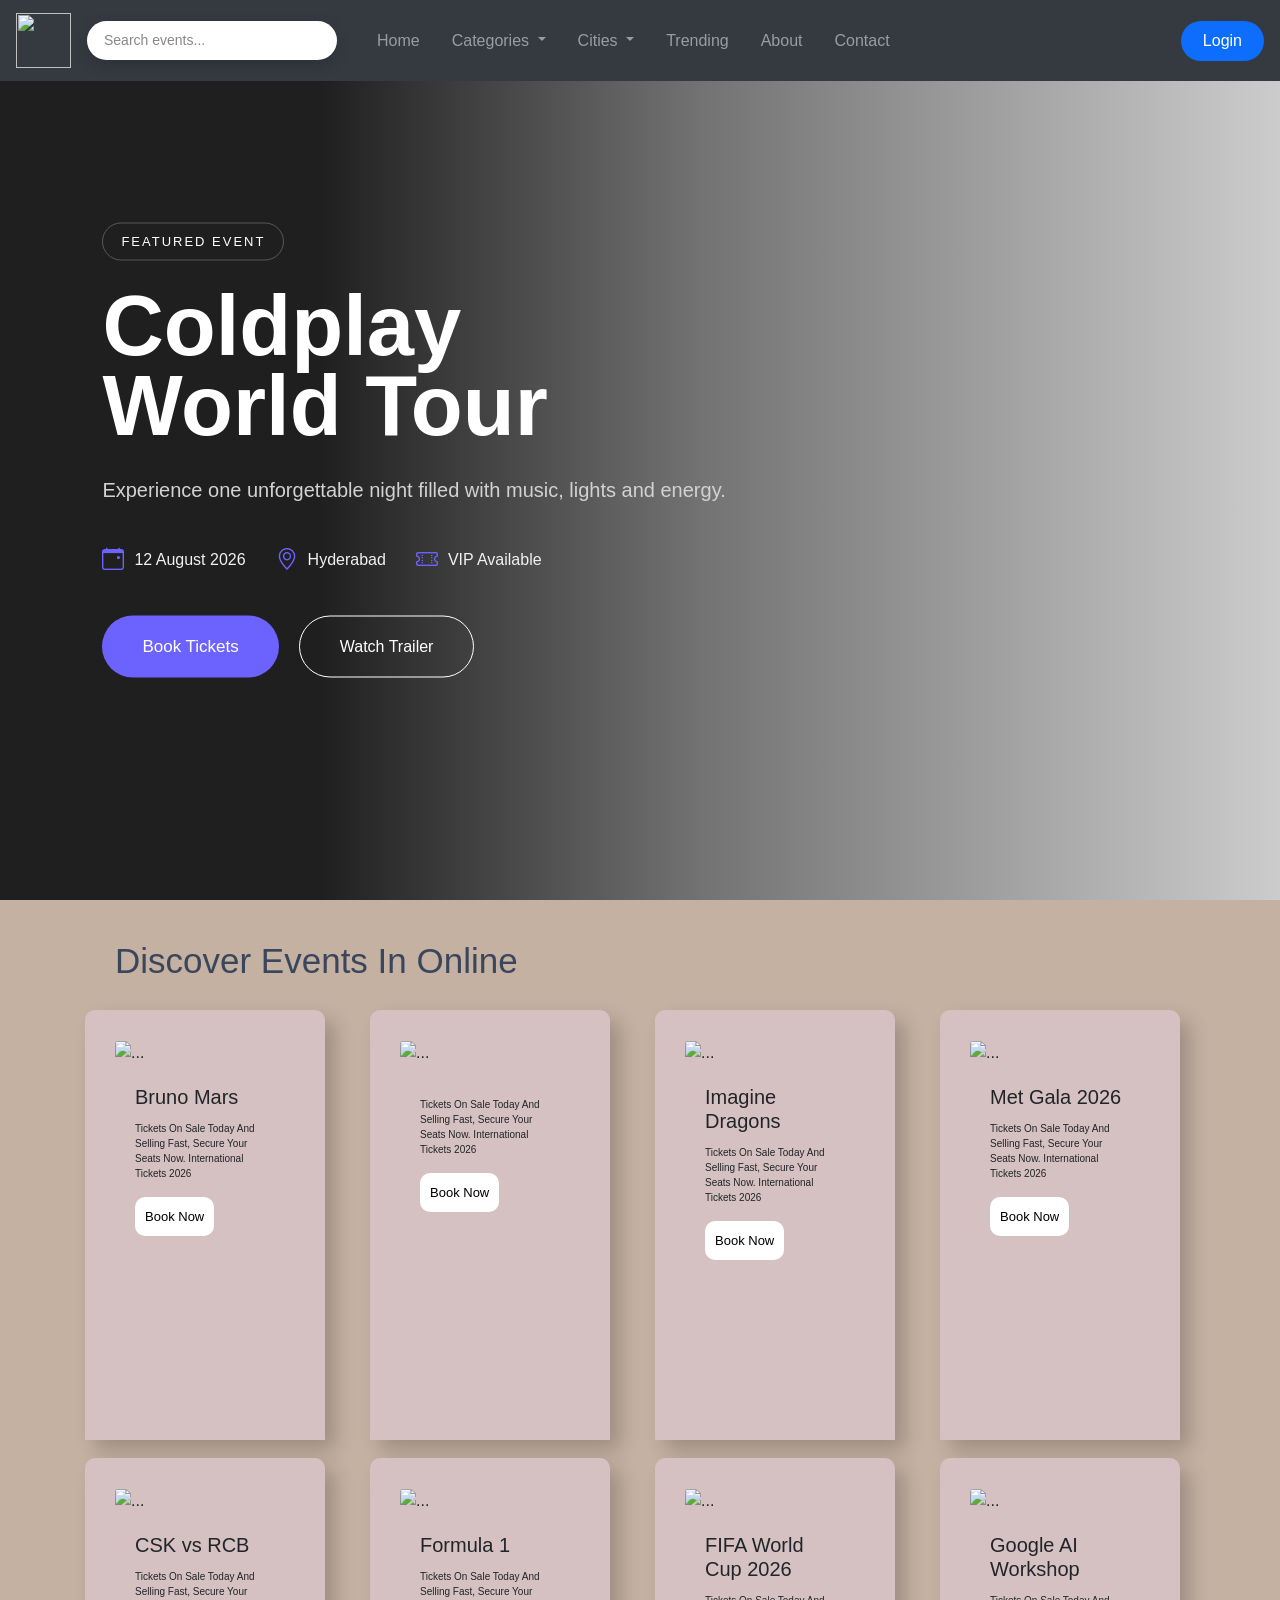
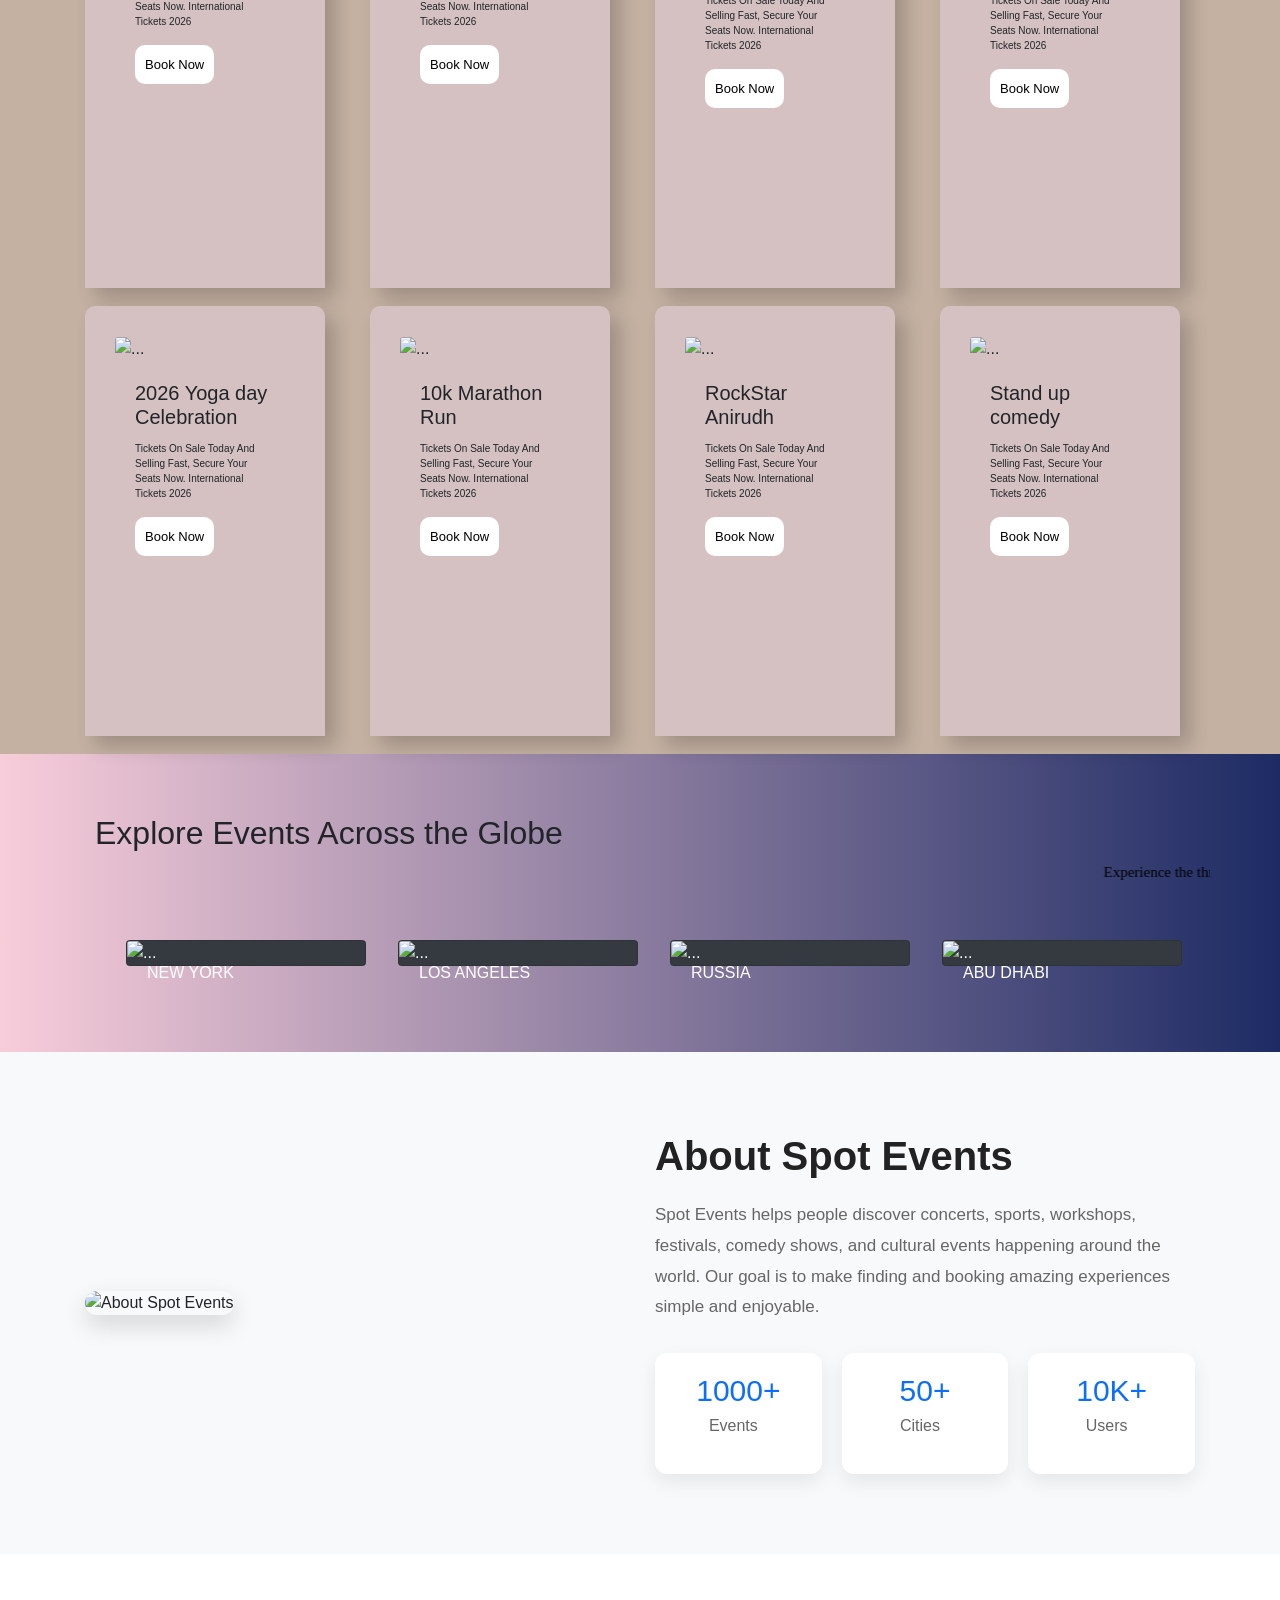
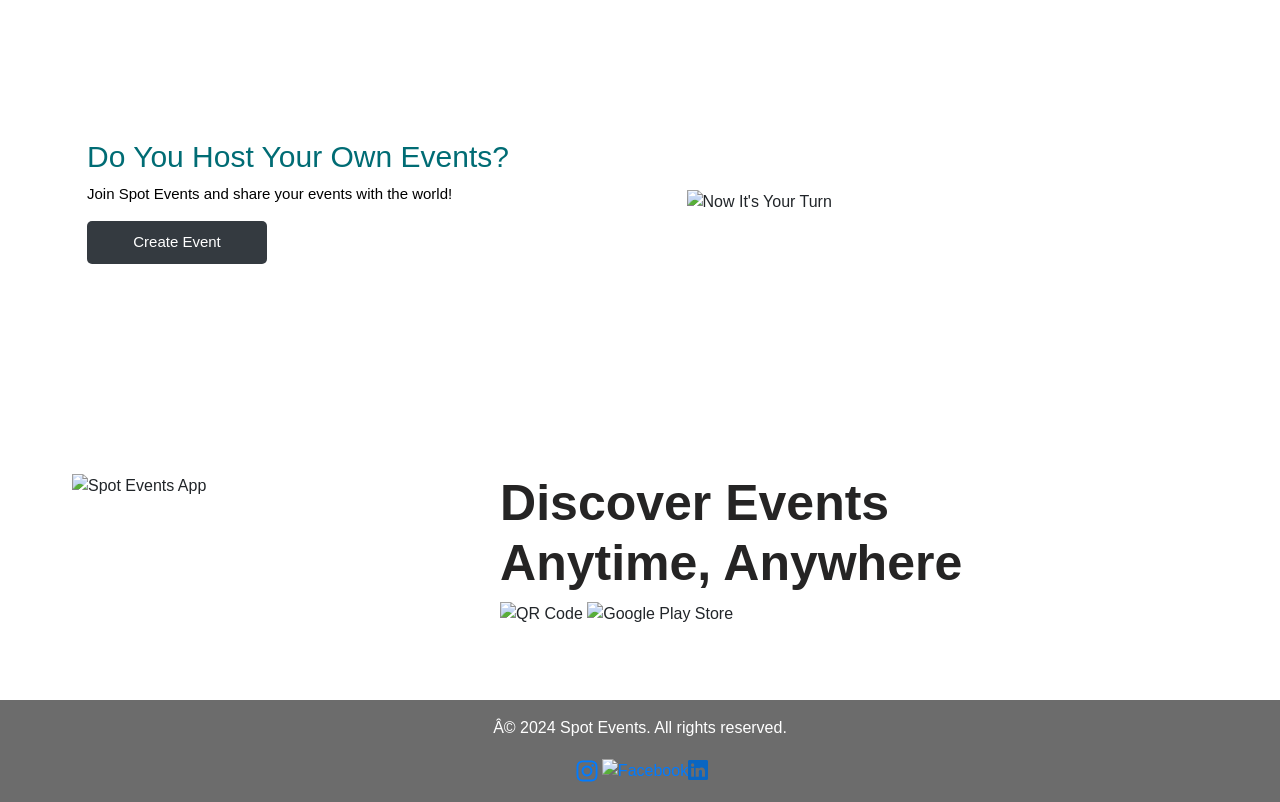
==== commit c6f893cd: "add dynamic" ====
--- a/index.html
+++ b/index.html
@@ -3,38 +3,138 @@
 
   <head>
     <link rel="stylesheet" href="static.css" />
+    <script defer src="script.js"></script>
+    <link rel="stylesheet" href="https://cdn.jsdelivr.net/npm/bootstrap-icons@1.11.3/font/bootstrap-icons.min.css">
     <link rel="stylesheet" href="https://stackpath.bootstrapcdn.com/bootstrap/4.5.2/css/bootstrap.min.css" integrity="sha384-JcKb8q3iqJ61gNV9KGb8thSsNjpSL0n8PARn9HuZOnIxN0hoP+VmmDGMN5t9UJ0Z" crossorigin="anonymous" />
     <script src="https://code.jquery.com/jquery-3.5.1.slim.min.js" integrity="sha384-DfXdz2htPH0lsSSs5nCTpuj/zy4C+OGpamoFVy38MVBnE+IbbVYUew+OrCXaRkfj" crossorigin="anonymous"></script>
     <script src="https://cdn.jsdelivr.net/npm/popper.js@1.16.1/dist/umd/popper.min.js" integrity="sha384-9/reFTGAW83EW2RDu2S0VKaIzap3H66lZH81PoYlFhbGU+6BZp6G7niu735Sk7lN" crossorigin="anonymous"></script>
     <script src="https://stackpath.bootstrapcdn.com/bootstrap/4.5.2/js/bootstrap.min.js" integrity="sha384-B4gt1jrGC7Jh4AgTPSdUtOBvfO8shuf57BaghqFfPlYxofvL8/KUEfYiJOMMV+rV" crossorigin="anonymous"></script>
   </head>
   <body>
-    <nav class="navbar navbar-expand-lg navbar-dark bg-dark fixed-top">
-      <a class="navbar-brand" href="#">
- <img src="https://encrypted-tbn0.gstatic.com/images?q=tbn:ANd9GcSACjSZTMW9LL0bzuRRNfE0tedenvRjpoMMDw&s" width="60" height="60" class="image">
- </a>
-      <button class="navbar-toggler" type="button" data-toggle="collapse" data-target="#navbarNavAltMarkup" aria-controls="navbarNavAltMarkup" aria-expanded="false" aria-label="Toggle navigation">
-      <span class="navbar-toggler-icon"></span>
-      </button>
-      <div class="collapse navbar-collapse" id="navbarNavAltMarkup">
-        <div class="navbar-nav ml-auto">
-             <a class="nav-link" href="#">Home</a>
-            <a class="nav-link" href="#">Food & Drinks</a>
-            <a class="nav-link" href="#">Entertainment</a>
-            <a class="nav-link" href="#">Contact</a>
-            <a class="nav-link" href="#">Events</a>
-            <a class="nav-link" href="#">Today</a>
-        </div>
-      </div>
-    </nav>
-  <div class="Banner-section">
-    <div class="overlay-content">
-     <h1 class="overlay-text">Live. Don't Just Exist.</h1>
-     <p class="overlay-para">Experience the thrill of live events!</p> 
-     <button class="explore-btn btn btn-dark">Explore Now</button>
-</div>
-</div>
-<div class="online-events-section">
+  <nav class="navbar navbar-expand-md navbar-dark bg-dark fixed-top">
+    <a class="navbar-brand" href="#">
+        <img src="https://encrypted-tbn0.gstatic.com/images?q=tbn:ANd9GcSACjSZTMW9LL0bzuRRNfE0tedenvRjpoMMDw&s"
+             width="55"
+             height="55">
+    </a>
+    <div class="search-wrapper mr-4">
+            <div class="search-box">
+                <input
+                    type="text"
+                    id="searchInput"
+                    placeholder="Search events...">
+                <span id="clearSearch"
+                      class="clear-btn">&times;</span>
+            </div>
+            <div id="searchResults"
+                 class="search-results"></div>
+        </div>
+    <button class="navbar-toggler"
+            type="button"
+            data-toggle="collapse"
+            data-target="#navbarNavAltMarkup">
+        <span class="navbar-toggler-icon"></span>
+    </button>
+    <div class="collapse navbar-collapse align-items-center mr-auto"  id="navbarNavAltMarkup">
+        <div class="navbar-nav">
+            <a class="nav-link px-3" href="#">Home</a>
+            <li class="nav-item dropdown">
+
+    <a class="nav-link dropdown-toggle px-3"
+       href="#"
+       id="categoriesDropdown"
+       role="button"
+       data-toggle="dropdown"
+       aria-haspopup="true"
+       aria-expanded="false">
+        Categories
+    </a>
+    <div class="dropdown-menu">
+        <a class="dropdown-item" href="#trendingSection">Concerts</a>
+        <a class="dropdown-item" href="#trendingSection">Sports</a>
+        <a class="dropdown-item" href="#trendingSection">Comedy</a>
+        <a class="dropdown-item" href="#trendingSection">Festivals</a>
+        <a class="dropdown-item" href="#trendingSection">Workshops</a>
+        <a class="dropdown-item" href="#trendingSection">Technology</a>
+        <a class="dropdown-item" href="#trendingSection">Food & Drinks</a>
+    </div>
+</li>
+           <li class="nav-item dropdown">
+
+    <a class="nav-link dropdown-toggle px-3"
+       href="#"
+       id="citiesDropdown"
+       role="button"
+       data-toggle="dropdown"
+       aria-haspopup="true"
+       aria-expanded="false">
+        Cities
+    </a>
+    <div class="dropdown-menu">
+        <a class="dropdown-item" href="#globalEvents">New York</a>
+        <a class="dropdown-item" href="#globalEvents">Los Angeles</a>
+        <a class="dropdown-item" href="#globalEvents">London</a>
+        <a class="dropdown-item" href="#globalEvents">Dubai</a>
+        <a class="dropdown-item" href="#globalEvents">Mumbai</a>
+        <a class="dropdown-item" href="#globalEvents">Hyderabad</a>
+        <a class="dropdown-item" href="#globalEvents">Singapore</a>
+        <a class="dropdown-item" href="#globalEvents">Tokyo</a>
+    </div>
+</li>
+           <a class="nav-link px-3" href="#trendingSection">
+    Trending
+</a>
+           <a class="nav-link px-3" href="#about">
+    About
+</a>
+            <a class="nav-link px-3" href="#contact">Contact</a>
+        </div>
+        <div class="ml-auto">
+            <button class="login-btn">
+                Login
+            </button>
+          </div>
+    </div>
+</nav>
+<section class="hero">
+    <img src="https://img.magnific.com/premium-photo/crowd-people-are-cheering-front-blue-background-with-words-peace-it_577115-119907.jpg?semt=ais_hybrid&w=740&q=80"
+         class="hero-image">
+    <div class="hero-overlay"></div>
+    <div class="hero-content">
+        <span class="featured-tag">
+            FEATURED EVENT
+        </span>
+        <h1>
+            Coldplay
+            <br>
+            World Tour
+        </h1>
+        <p>
+            Experience one unforgettable night filled with music,
+            lights and energy.
+        </p>
+        <div class="event-info">
+            <div class="info">
+                <i class="bi bi-calendar-event"></i>
+                <span>12 August 2026</span>
+            </div>
+            <div class="info">
+                <i class="bi bi-geo-alt"></i>
+                <span>Hyderabad</span>
+            </div>
+            <div class="info">
+                <i class="bi bi-ticket-perforated"></i>
+                <span>VIP Available</span>
+            </div>
+        </div>
+        <div class="buttons">
+            <a href="https://www.ticketmaster.com/coldplay-tickets/artist/806431" class="book-btn" target="_blank"> Book Tickets</a>
+            <a href="https://www.youtube.com/watch?v=Fpn1imb9qZg" class="watch-btn" target="_blank"> Watch Trailer</a>
+        </div>
+    </div>
+</section>
+ 
+<div class="online-events-section" id="trendingSection">
    <div class="container">
      <div class="row">
       <div class="col-12"> 
@@ -48,7 +148,7 @@
             <div class="card-body">
            <h5 class="card-title">Bruno Mars</h5>
            <p class="card-text">Tickets On Sale Today And Selling Fast, Secure Your Seats Now. International Tickets 2026</p>
-            <button class="button">Book Now</button>
+            <button class="button" >Book Now</button>
          </div> 
        </div>
        </div>
@@ -57,7 +157,7 @@
   <img src="https://i1.sndcdn.com/artworks-000018908133-8ygc9e-t1080x1080.jpg" class="card-img-top" alt="...">
   <div class="card-body">
     
-    <h5 class="card-title">Michael Jackson </h5>
+    <h5 class="card-title"> </h5>
     <p class="card-text">Tickets On Sale Today And Selling Fast, Secure Your Seats Now. International Tickets 2026</p>
    <button class="button">Book Now</button>
   </div>
@@ -178,7 +278,7 @@
   </div> 
  </div>
 </div>
-<div class="global-events-section">
+<div class="global-events-section " id="globalEvents">
   <div class="container">
     <div class="row">
       <div class="col-12">
@@ -253,7 +353,7 @@
   </div>
 </div>
     <div class="card bg-dark text-white m-3" style="width: 15rem;">
-  <img src="https://www.fodors.com/wp-content/uploads/2019/10/20BestUNESCOsitesinChina__HERO_shutterstock_1216881139.jpg" class="card-img" alt="...">
+  <img src="https://img.magnific.com/free-photo/china-arch_1127-3673.jpg?semt=ais_hybrid&w=740&q=80" class="card-img" alt="...">
   <div class="card-img-overlay">
     <p class="card-text2">China</p>
 </div>
@@ -269,6 +369,42 @@
 </div>
 </div>
 </div>
+<section id="about" class="about-section">
+    <div class="container">
+        <div class="row align-items-center">
+            <div class="col-lg-6">
+                <img src="https://images.unsplash.com/photo-1492684223066-81342ee5ff30?w=800"
+                     class="img-fluid about-image"
+                     alt="About Spot Events">
+            </div>
+            <div class="col-lg-6">
+                <h2 class="about-heading">
+                    About Spot Events
+                </h2>
+                <p class="about-text">
+                    Spot Events helps people discover concerts, sports, workshops,
+                    festivals, comedy shows, and cultural events happening around
+                    the world. Our goal is to make finding and booking amazing
+                    experiences simple and enjoyable.
+                </p>
+                <div class="about-stats">
+                    <div class="stat-box">
+                        <h3>1000+</h3>
+                        <p>Events</p>
+                    </div>
+                    <div class="stat-box">
+                        <h3>50+</h3>
+                        <p>Cities</p>
+                    </div>
+                    <div class="stat-box">
+                        <h3>10K+</h3>
+                        <p>Users</p>
+                    </div>
+                </div>
+            </div>
+        </div>
+    </div>
+</section>
 <div class="section3  d-flex flex-row  justify-content-between p-4 align-items-center container-fluid align-items-center">
   <div class= "ml-5  flex-grow-1 row  align-items-center"> 
     <div class="col-6 ">
@@ -277,7 +413,7 @@
   <button class="button2 btn-dark ">Create Event</button>
   </div>
   <div class="col-6 ">
-  <img src="https://cdn.corenexis.com/files/c/2496523720.png" alt="Now It's Your Turn" class="image2">
+  <img src="images/now-its-your-turn.png" alt="Now It's Your Turn" class="image2">
 </div>
 </div>
 </div>
@@ -286,29 +422,36 @@
     <div class="container">
       <div class="row">
         <div class="d-none d-md-block"> 
-          <img src="https://cdn.corenexis.com/files/c/9641245720.png" alt="Spot Events App" class="mockup-image ml-5"></div>
+          <img src="images/app-mockup.png" alt="Spot Events App" class="mockup-image ml-5"></div>
     </div>
  </div>
  </div>
   <div class="app-text d-flex flex-column justify-content-center flex-grow-1">
     <h2 class="app-heading" >Discover Events <br/> Anytime, Anywhere</h2>
-    <p class="app-para">Download the Spot Events app and never miss out <br>on the best evenst near you!</p> 
+  
     <div>
-      <img src="https://cdn.corenexis.com/files/c/9595737720.png" alt="QR Code" class="qr-img"height="150px" width="150px">
-      <img src="https://cdn.corenexis.com/files/c/2913712720.png" alt="Google Play Store" class="playstore-img" height="150px" width="250px">
-    </div>
-  </div>
-</div>
-<div class="footer d-flex flex-column justify-content-center align-items-center p-3 ">
+      <img src="images/qrimg.png" alt="QR Code" class="qr-img"height="150px" width="150px">
+      <img src="images/playstore.png" alt="Google Play Store" class="playstore-img" height="150px" width="250px">
+    </div>
+  </div>
+</div>
+<div class="footer d-flex flex-column justify-content-center align-items-center p-3 " id="contact">
   <div class="d-flex flex-row align-items-center justify-content-center">
    
     <p class="footer-text">© 2024 Spot Events. All rights reserved.</p>
   </div>
   <div class="social-icons d-flex flex-row align-items-center justify-content-center ">
-    <svg xmlns="http://www.w3.org/2000/svg" viewBox="0 0 640 640" width="30" height="30" fill="currentColor" >
+    <a href="https://www.instagram.com/invites/contact/?utm_source=ig_contact_invite&utm_medium=copy_link&utm_content=rcplhln">
+    <svg xmlns="http://www.w3.org/2000/svg" viewBox="0 0 640 640" width="30" height="30" fill="currentColor"  >
+      
       <path d="M320.3 205C256.8 204.8 205.2 256.2 205 319.7C204.8 383.2 256.2 434.8 319.7 435C383.2 435.2 434.8 383.8 435 320.3C435.2 256.8 383.8 205.2 320.3 205zM319.7 245.4C360.9 245.2 394.4 278.5 394.6 319.7C394.8 360.9 361.5 394.4 320.3 394.6C279.1 394.8 245.6 361.5 245.4 320.3C245.2 279.1 278.5 245.6 319.7 245.4zM413.1 200.3C413.1 185.5 425.1 173.5 439.9 173.5C454.7 173.5 466.7 185.5 466.7 200.3C466.7 215.1 454.7 227.1 439.9 227.1C425.1 227.1 413.1 215.1 413.1 200.3zM542.8 227.5C541.1 191.6 532.9 159.8 506.6 133.6C480.4 107.4 448.6 99.2 412.7 97.4C375.7 95.3 264.8 95.3 227.8 97.4C192 99.1 160.2 107.3 133.9 133.5C107.6 159.7 99.5 191.5 97.7 227.4C95.6 264.4 95.6 375.3 97.7 412.3C99.4 448.2 107.6 480 133.9 506.2C160.2 532.4 191.9 540.6 227.8 542.4C264.8 544.5 375.7 544.5 412.7 542.4C448.6 540.7 480.4 532.5 506.6 506.2C532.8 480 541 448.2 542.8 412.3C544.9 375.3 544.9 264.5 542.8 227.5zM495 452C487.2 471.6 472.1 486.7 452.4 494.6C422.9 506.3 352.9 503.6 320.3 503.6C287.7 503.6 217.6 506.2 188.2 494.6C168.6 486.8 153.5 471.7 145.6 452C133.9 422.5 136.6 352.5 136.6 319.9C136.6 287.3 134 217.2 145.6 187.8C153.4 168.2 168.5 153.1 188.2 145.2C217.7 133.5 287.7 136.2 320.3 136.2C352.9 136.2 423 133.6 452.4 145.2C472 153 487.1 168.1 495 187.8C506.7 217.3 504 287.3 504 319.9C504 352.5 506.7 422.6 495 452z"/>
     </svg>
-    <a href="#"><img src="https://cdn-icons-png.flaticon.com/512/733/733547.png" alt="Facebook" class="social-icon"height="20px" width="20px" ml-1></a>
+    </a>
+    <a href="https://www.facebook.com/share/1HzKQzcWXk/ " target="_blank"><img src="https://cdn-icons-png.flaticon.com/512/733/733547.png" alt="Facebook" class="social-icon"height="20px" width="20px" ml-1></a>
+<a href="https://www.linkedin.com/in/p-sarath-kumar-reddy-99a550395?utm_source=share_via&utm_content=profile&utm_medium=member_android"
+   target="_blank">
+    <i class="bi bi-linkedin"></i>
+</a>
   </div>
 </div>
 </body>
--- a/static.css
+++ b/static.css
@@ -1,47 +1,4 @@
 
-.Banner-section{
-    background-image: url('https://event.com.sg/wp-content/uploads/Product-Launch.webp');
-    background-size: cover;
-  
-    height: 100vh;
-    
-    
-}
-.overlay-content{
-    display: flex;
-    flex-direction: column;
-    align-items: center;
-    justify-content: center;
-    height: 100%;
-}
-.overlay-text{
-    color: white;
-    font-size: 50px;
-    font-family: 'Arial', sans-serif;
-    text-align: center;
-    
-
-}
-.overlay-para{
-  color: rgb(250, 233, 0);
-text-shadow: 2px 2px 8px rgba(0,0,0,0.8);
-    font-size: 20px;
-    font-family: 'Arial', sans-serif;
-    text-align: center;
- 
-
-}
-.explore-btn{
-    background-color: transparent;
-    border: 2px solid rgb(255, 255, 255);
-    transition: 0.3s;
-}
-.btn:hover{
-    background-color: rgb(255, 255, 255);
-    border-radius: 5px;
-   transform: scale(1.1);
-    color: rgb(255, 255, 255);
-}
 .section-heading{
    color:#3a465c;  
   font-size: 35px;
@@ -189,3 +146,414 @@
   padding: 30px;
   margin-top: 50px;
 }
+/* ===========================
+        NAVBAR SEARCH
+=========================== */
+
+.search-wrapper{
+    position:relative;
+    margin-right:20px;
+}
+
+.search-box{
+    display:flex;
+    align-items:center;
+    width:240px;
+    background:#fff;
+    border-radius:30px;
+    padding:8px 15px;
+    box-shadow:0 5px 15px rgba(0,0,0,.15);
+    transition:.3s;
+}
+
+.search-box:hover{
+    box-shadow:0 8px 20px rgba(0,0,0,.25);
+}
+
+.search-box:focus-within{
+    box-shadow:0 0 10px #4f8cff;
+}
+
+.search-icon{
+    font-size:18px;
+    color:#666;
+    margin-right:10px;
+}
+
+#searchInput{
+    flex:1;
+    border:none;
+    outline:none;
+    background:transparent;
+    font-size:14px;
+}
+
+#searchInput::placeholder{
+    color:#888;
+}
+
+.clear-btn{
+    font-size:22px;
+    color:#888;
+    cursor:pointer;
+    display:none;
+    transition:.3s;
+}
+
+.clear-btn:hover{
+    color:red;
+    transform:rotate(90deg);
+}
+
+
+
+.search-results{
+    position:absolute;
+    top:55px;
+    left:0;
+    width:100%;
+    background:#fff;
+    border-radius:12px;
+    box-shadow:0 10px 25px rgba(0,0,0,.2);
+    display:none;
+    max-height:420px;
+    overflow-y:auto;
+    z-index:9999;
+}
+
+.result-item{
+    display:flex;
+    gap:12px;
+    padding:12px;
+    border-bottom:1px solid #eee;
+    cursor:pointer;
+    transition:.3s;
+}
+
+.result-item:hover{
+    background:#f5f5f5;
+}
+
+.result-item img{
+    width:70px;
+    height:70px;
+    object-fit:cover;
+    border-radius:8px;
+}
+
+.result-info h4{
+    margin:0;
+    font-size:16px;
+}
+
+.result-info p{
+    margin:4px 0;
+    color:#666;
+    font-size:13px;
+}
+
+.navbar-nav{
+    display:flex;
+    align-items:center;
+}
+.search-results{
+    position:absolute;
+    top:55px;
+    left:0;
+    width:450px;
+    max-height:450px;
+    overflow-y:auto;
+    background:#fff;
+    border-radius:14px;
+    box-shadow:0 15px 35px rgba(0,0,0,.18);
+    display:none;
+    z-index:9999;
+}
+
+.event-card{
+    display:flex;
+    align-items:center;
+    text-decoration:none;
+    color:#222;
+    padding:14px;
+    gap:14px;
+    border-bottom:1px solid #ececec;
+    transition:.25s;
+}
+
+.event-card:hover{
+    background:#f7f7f7;
+    text-decoration:none;
+    color:#222;
+}
+
+.event-image{
+    width:85px;
+    height:85px;
+    object-fit:cover;
+    border-radius:10px;
+    flex-shrink:0;
+}
+
+.event-details{
+    flex:1;
+}
+
+.event-details h5{
+    margin:0;
+    font-size:17px;
+    font-weight:600;
+}
+
+.event-location{
+    margin:6px 0;
+    color:#666;
+    font-size:14px;
+}
+
+.event-date{
+    color:#888;
+    font-size:13px;
+}
+
+.book-btn{
+    border:none;
+    background:#0d6efd;
+    color:#fff;
+    padding:8px 14px;
+    border-radius:8px;
+    font-size:13px;
+    cursor:pointer;
+    transition:.3s;
+}
+
+.book-btn:hover{
+    background:#084298;
+}
+.search-results{
+    overflow-y: auto;
+    scrollbar-width: none;
+    -ms-overflow-style: none;
+}
+.search-results::-webkit-scrollbar{
+    display: none;
+}
+.search-wrapper{
+    position:relative;
+    margin-right:20px;
+}
+
+.search-box{
+    width:250px;
+}
+
+.navbar-nav{
+    display:flex;
+    flex-direction:row;
+    align-items:center;
+}
+
+.login-btn{
+    background:#0d6efd;
+    color:white;
+    border:none;
+    padding:8px 22px;
+    border-radius:25px;
+    transition:.3s;
+}
+
+.login-btn:hover{
+    background:#084298;
+}
+.dropdown-menu{
+    margin-top:10px;
+    border:none;
+    border-radius:12px;
+    box-shadow:0 12px 30px rgba(0,0,0,.15);
+    min-width:220px;
+    overflow:hidden;
+}
+
+.dropdown-item{
+    padding:12px 18px;
+    transition:0.25s;
+    font-size:15px;
+}
+
+.dropdown-item:hover{
+    background:#0d6efd;
+    color:white;
+}
+html{
+    scroll-behavior: smooth;
+}
+#trendingSection,
+#globalEvents{
+    scroll-margin-top: 90px;
+}
+.about-section{
+    padding:80px 0;
+    background:#f8f9fa;
+}
+
+.about-image{
+    width:100%;
+    border-radius:15px;
+    box-shadow:0 10px 25px rgba(0,0,0,.15);
+}
+
+.about-heading{
+    font-size:40px;
+    font-weight:bold;
+    color:#222;
+    margin-bottom:20px;
+}
+
+.about-text{
+    color:#666;
+    line-height:1.8;
+    font-size:17px;
+}
+
+.about-stats{
+    display:flex;
+    gap:20px;
+    margin-top:30px;
+}
+
+.stat-box{
+    background:#fff;
+    padding:20px;
+    border-radius:12px;
+    text-align:center;
+    flex:1;
+    box-shadow:0 8px 20px rgba(0,0,0,.08);
+}
+
+.stat-box h3{
+    color:#0d6efd;
+    font-size:30px;
+    margin-bottom:5px;
+}
+
+.stat-box p{
+    margin-right:10px;
+    color:#666;
+    font-weight:500;
+}
+.bi-linkedin{
+    font-size:20px;
+    color:#0A66C2;
+    transition:.3s;
+}
+
+
+.bi-linkedin:hover{
+    color:#084298;
+    transform:scale(1.15);
+}
+.hero{
+    position:relative;
+    height:100vh;
+    overflow:hidden;
+}
+.hero-image{
+    width:100%;
+    height:100%;
+    object-fit:cover;
+    transform:scale(1.05);
+}
+.hero-overlay{
+    position:absolute;
+    inset:0;
+    background:
+    linear-gradient(to right,
+    rgba(0,0,0,.88) 25%,
+    rgba(0,0,0,.55) 55%,
+    rgba(0,0,0,.2) 100%);
+}
+.hero-content{
+    position:absolute;
+    left:8%;
+    top:50%;
+    transform:translateY(-50%);
+    max-width:650px;
+    color:white;
+}
+.featured-tag{
+    display:inline-block;
+    padding:8px 18px;
+    border:1px solid rgba(255,255,255,.25);
+    border-radius:50px;
+    letter-spacing:2px;
+    font-size:13px;
+    margin-bottom:25px;
+}
+.hero h1{
+    font-size:85px;
+    line-height:.95;
+    font-weight:800;
+    margin-bottom:25px;
+}
+.hero p{
+    font-size:20px;
+    color:#d2d2d2;
+    line-height:1.8;
+    margin-bottom:35px;
+}
+.event-info{
+    display:flex;
+    gap:30px;
+    margin-bottom:40px;
+    flex-wrap:wrap;
+}
+.info{
+    display:flex;
+    align-items:center;
+    gap:10px;
+    color:#f1f1f1;
+}
+.info i{
+    color:#6C63FF;
+    font-size:22px;
+}
+.buttons{
+    display:flex;
+    gap:20px;
+}
+.book-btn{
+    background:#6C63FF;
+    color:white;
+    border:none;
+    padding:18px 40px;
+    border-radius:50px;
+    font-size:17px;
+    transition:.3s;
+}
+.book-btn:hover{
+    background:#5548ff;
+    transform:translateY(-4px);
+}
+.watch-btn{
+    background:transparent;
+    border:1px solid white;
+    color:white;
+    padding:18px 40px;
+    border-radius:50px;
+    transition:.3s;
+}
+.watch-btn:hover{
+    background:white;
+    color:black;
+}
+@media(max-width:992px){
+.hero h1{
+    font-size:55px;
+}
+.hero p{
+    font-size:17px;
+}
+.buttons{
+    flex-direction:column;
+}
+}
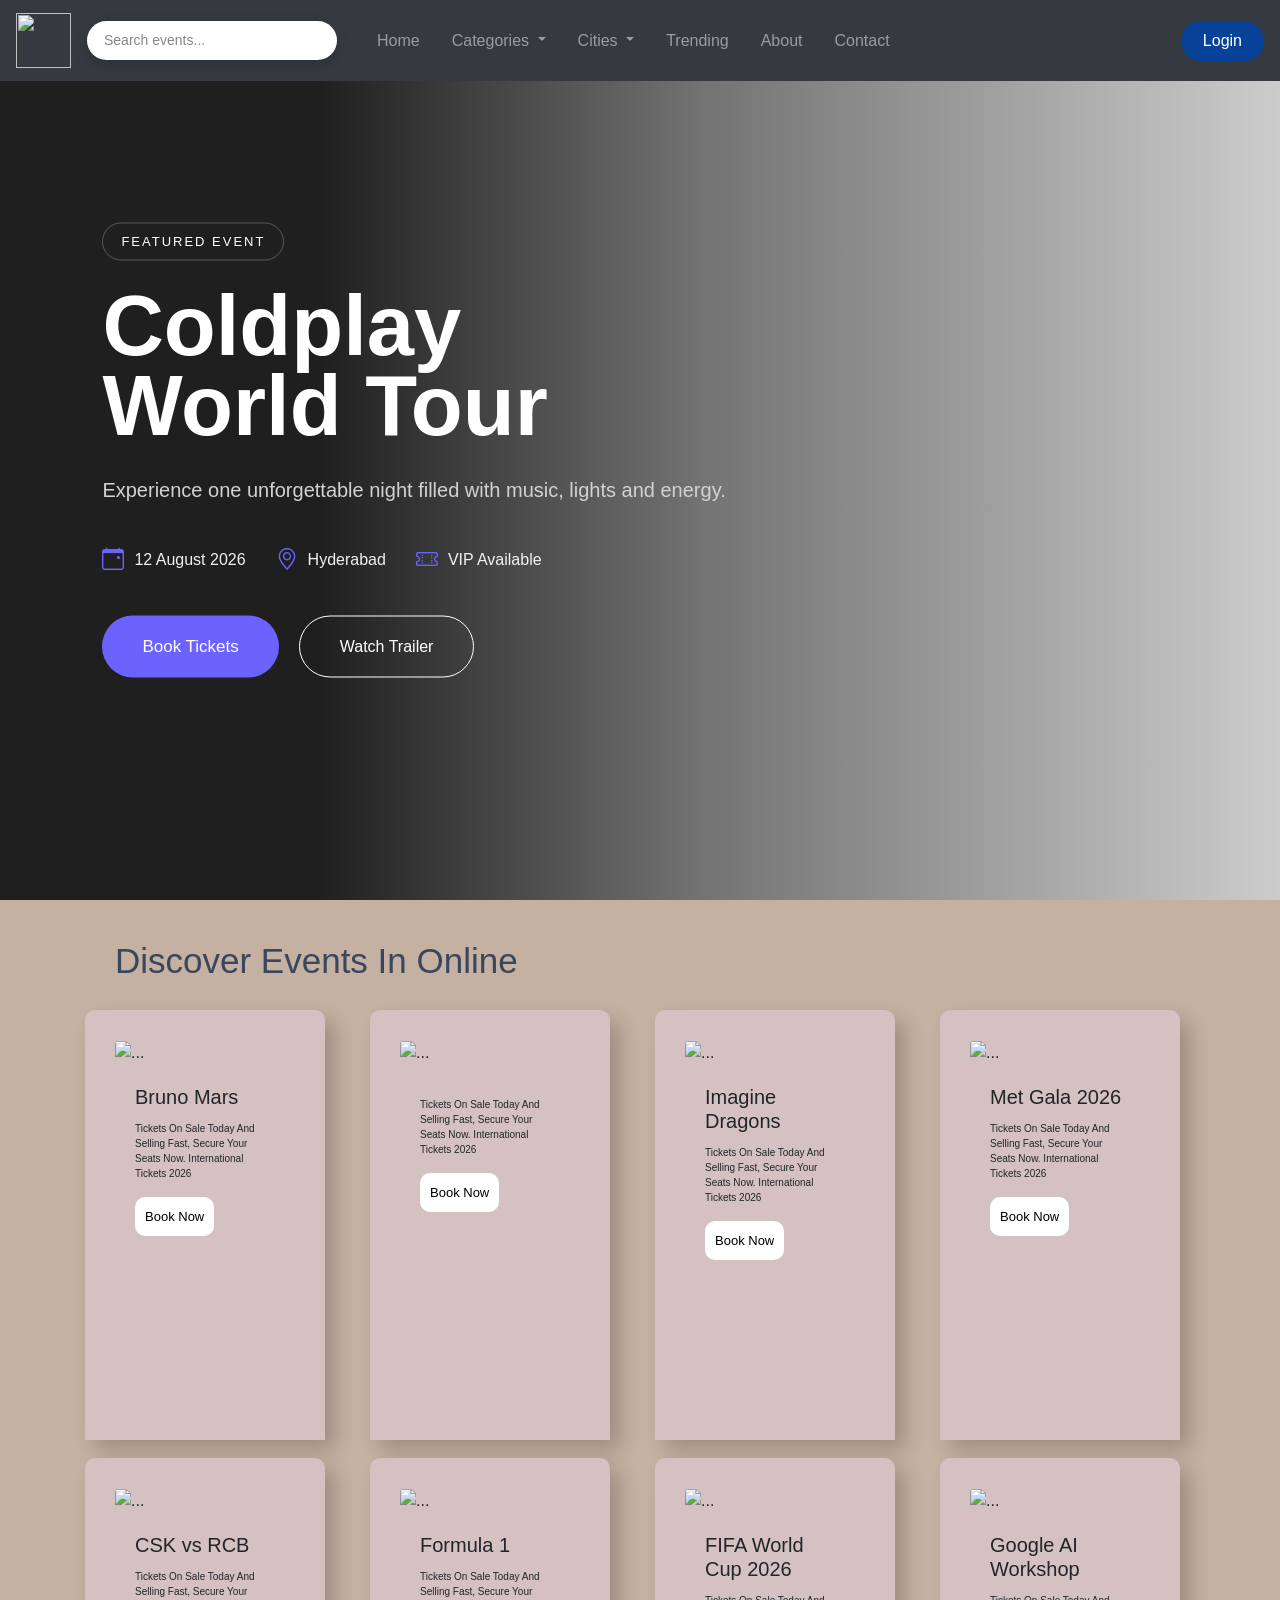
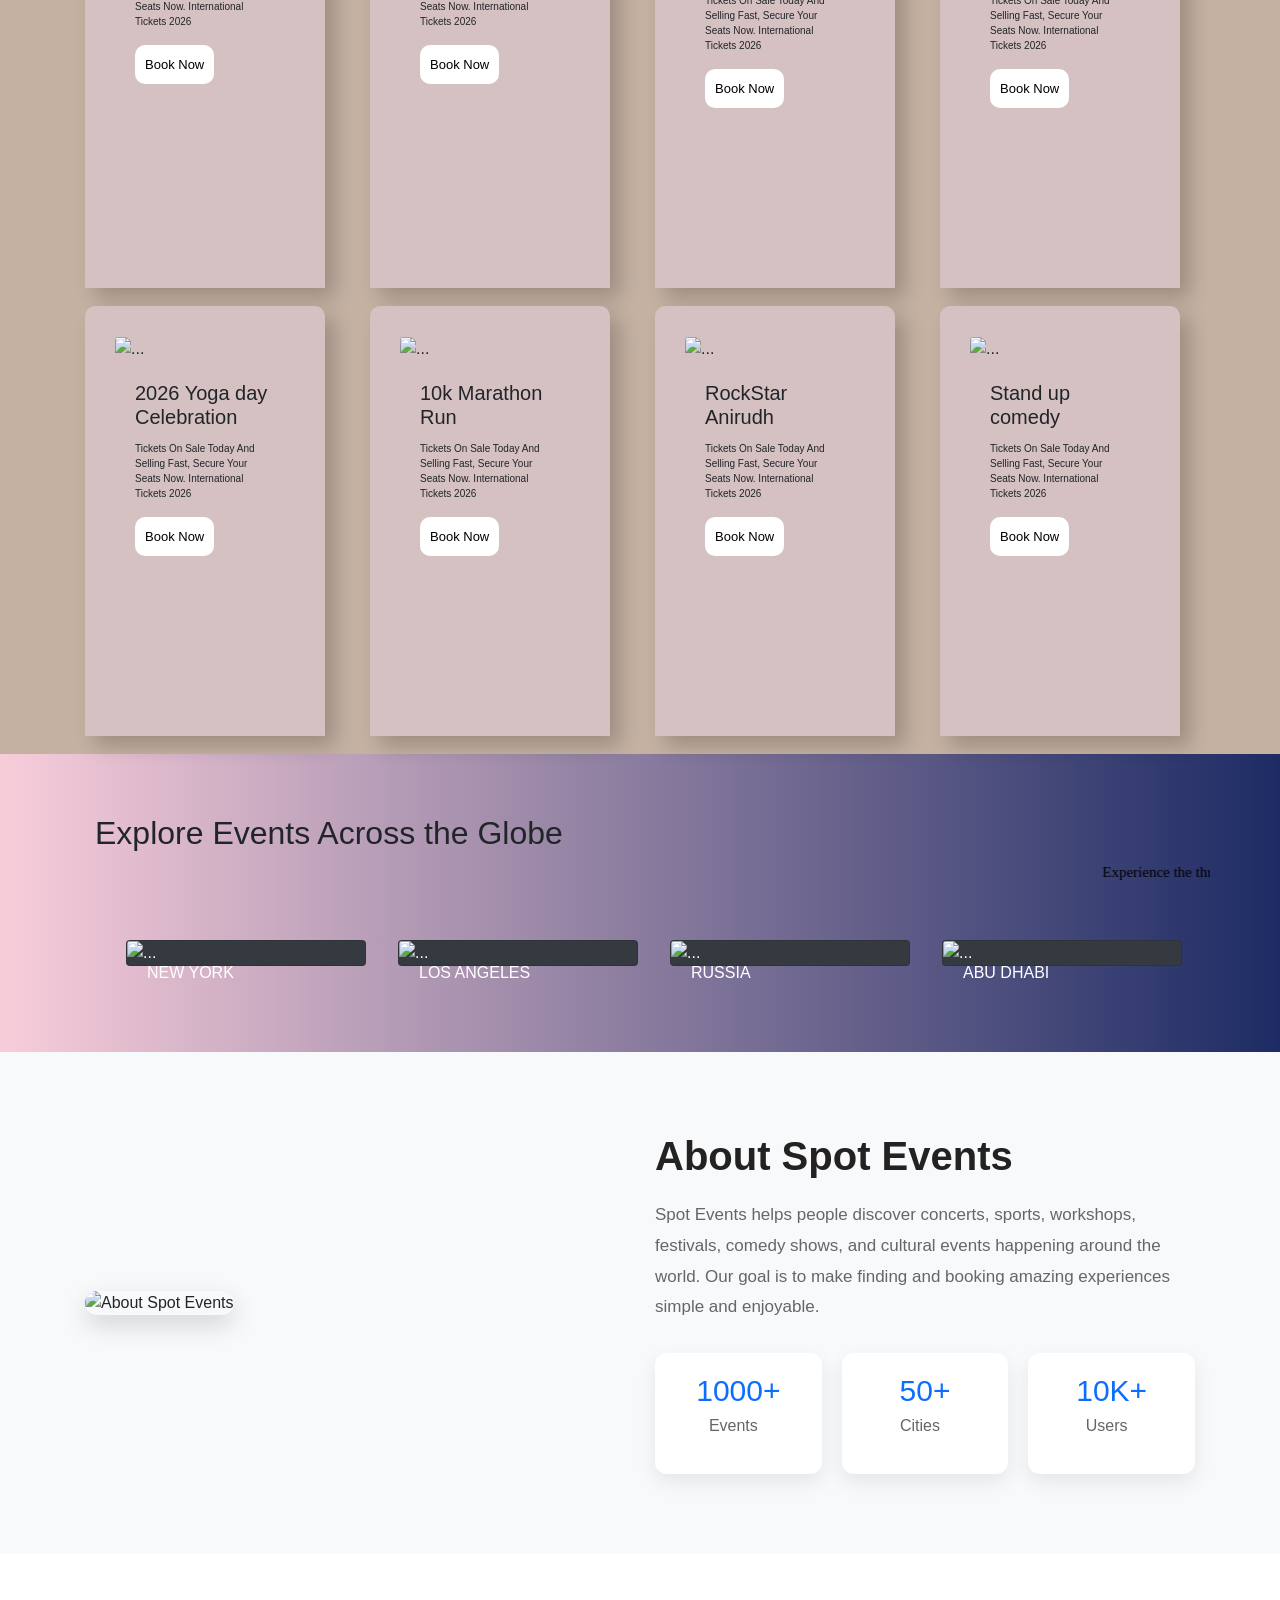
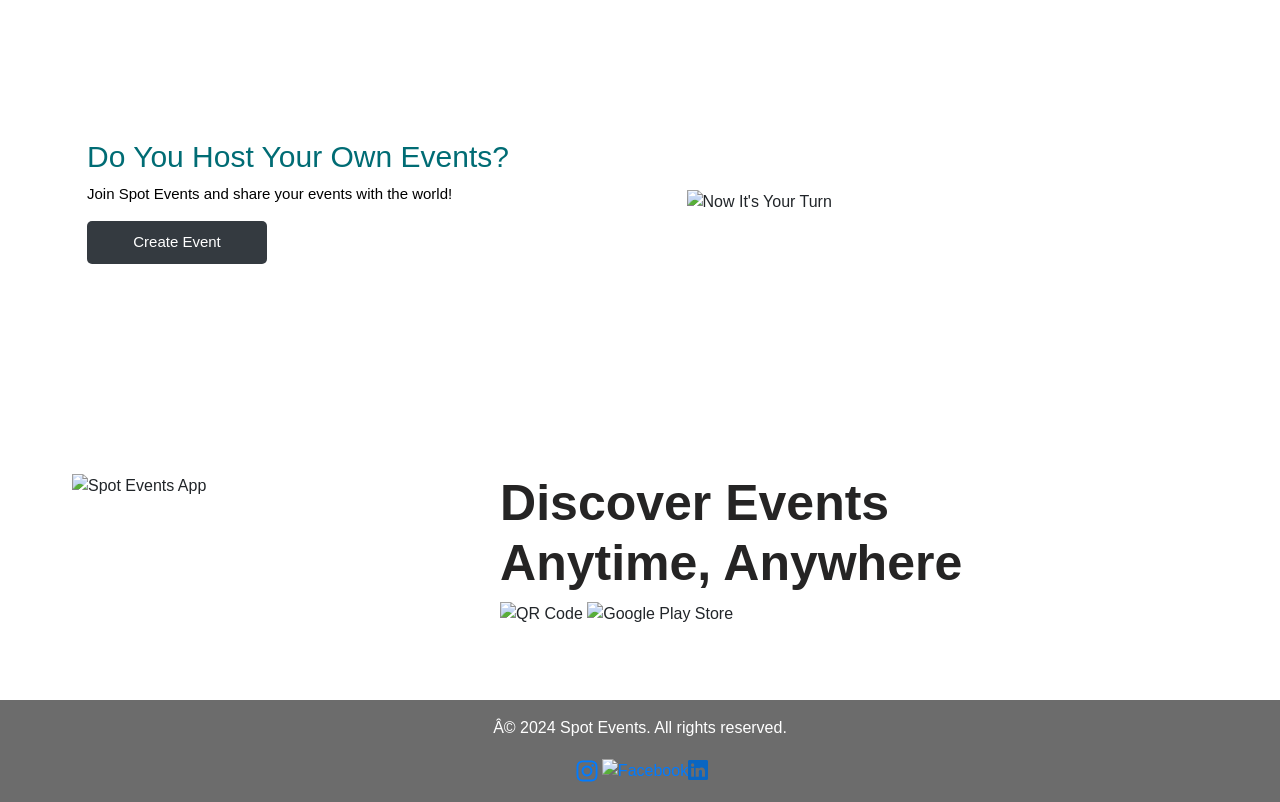
==== commit d606803d: "add dynamic feature" ====
--- a/index.html
+++ b/index.html
@@ -90,12 +90,79 @@
             <a class="nav-link px-3" href="#contact">Contact</a>
         </div>
         <div class="ml-auto">
-            <button class="login-btn">
+            <button class="login-btn"
+           data-toggle="modal"
+    data-target="#loginModal">
                 Login
             </button>
           </div>
     </div>
 </nav>
+
+<div class="modal fade" id="loginModal" tabindex="-1" role="dialog">
+    <div class="modal-dialog modal-dialog-centered" role="document">
+        <div class="modal-content">
+            <div class="modal-header">
+                <h5 class="modal-title">Login</h5>
+                <button type="button" class="close" data-dismiss="modal">
+                    <span>&times;</span>
+                </button>
+            </div>
+            <div class="modal-body">
+                <div class="form-group">
+                    <label>Mobile Number</label>
+                    <input
+                        type="tel"
+                        id="mobile"
+                        class="form-control"
+                        placeholder="Enter Mobile Number">
+                </div>
+                <div class="form-group">
+                    <label>Password</label>
+                    <input
+                        type="password"
+                        id="password"
+                        class="form-control"
+                        placeholder="Enter Password">
+                </div>
+            </div>
+            <div class="modal-footer">
+                <button
+                    type="button"
+                    class="btn btn-primary"
+                    onclick="loginUser()">
+                    OK
+                </button>
+                <button
+                    type="button"
+                    class="btn btn-secondary"
+                    data-dismiss="modal">
+                    Cancel
+                </button>
+            </div>
+        </div>
+    </div>
+</div>
+<div class="modal fade" id="successModal" tabindex="-1" role="dialog">
+    <div class="modal-dialog modal-dialog-centered" role="document">
+        <div class="modal-content text-center">
+            <div class="modal-body p-5">
+                <div style="font-size:70px;color:green;">
+                    ✔
+                </div>
+                <h3 class="mt-3">
+                    Login Successful!
+                </h3>
+                <button
+                    type="button"
+                    class="btn btn-success mt-4"
+                    data-dismiss="modal">
+                    OK
+                </button>
+            </div>
+        </div>
+    </div>
+</div>
 <section class="hero">
     <img src="https://img.magnific.com/premium-photo/crowd-people-are-cheering-front-blue-background-with-words-peace-it_577115-119907.jpg?semt=ais_hybrid&w=740&q=80"
          class="hero-image">
@@ -413,7 +480,7 @@
   <button class="button2 btn-dark ">Create Event</button>
   </div>
   <div class="col-6 ">
-  <img src="images/now-its-your-turn.png" alt="Now It's Your Turn" class="image2">
+  <img src="https://kommodo.ai/i/QWVRSixhEHvLB5SyqTxt" alt="Now It's Your Turn" class="image2">
 </div>
 </div>
 </div>
@@ -422,7 +489,7 @@
     <div class="container">
       <div class="row">
         <div class="d-none d-md-block"> 
-          <img src="images/app-mockup.png" alt="Spot Events App" class="mockup-image ml-5"></div>
+          <img src="https://kommodo.ai/i/uStk8yLYtOzslsxnHNcv" alt="Spot Events App" class="mockup-image ml-5"></div>
     </div>
  </div>
  </div>
@@ -430,8 +497,8 @@
     <h2 class="app-heading" >Discover Events <br/> Anytime, Anywhere</h2>
   
     <div>
-      <img src="images/qrimg.png" alt="QR Code" class="qr-img"height="150px" width="150px">
-      <img src="images/playstore.png" alt="Google Play Store" class="playstore-img" height="150px" width="250px">
+      <img src="https://kommodo.ai/i/Xmhy8XBTw6ESakXrso5u" alt="QR Code" class="qr-img"height="150px" width="150px">
+      <img src="https://kommodo.ai/i/mBBTwEm4lSoU8ofuIGJE" alt="Google Play Store" class="playstore-img" height="150px" width="250px">
     </div>
   </div>
 </div>
--- a/static.css
+++ b/static.css
@@ -146,9 +146,7 @@
   padding: 30px;
   margin-top: 50px;
 }
-/* ===========================
-        NAVBAR SEARCH
-=========================== */
+
 
 .search-wrapper{
     position:relative;
@@ -360,9 +358,10 @@
     padding:8px 22px;
     border-radius:25px;
     transition:.3s;
-}
-
-.login-btn:hover{
+
+}
+
+.login-btn{
     background:#084298;
 }
 .dropdown-menu{
